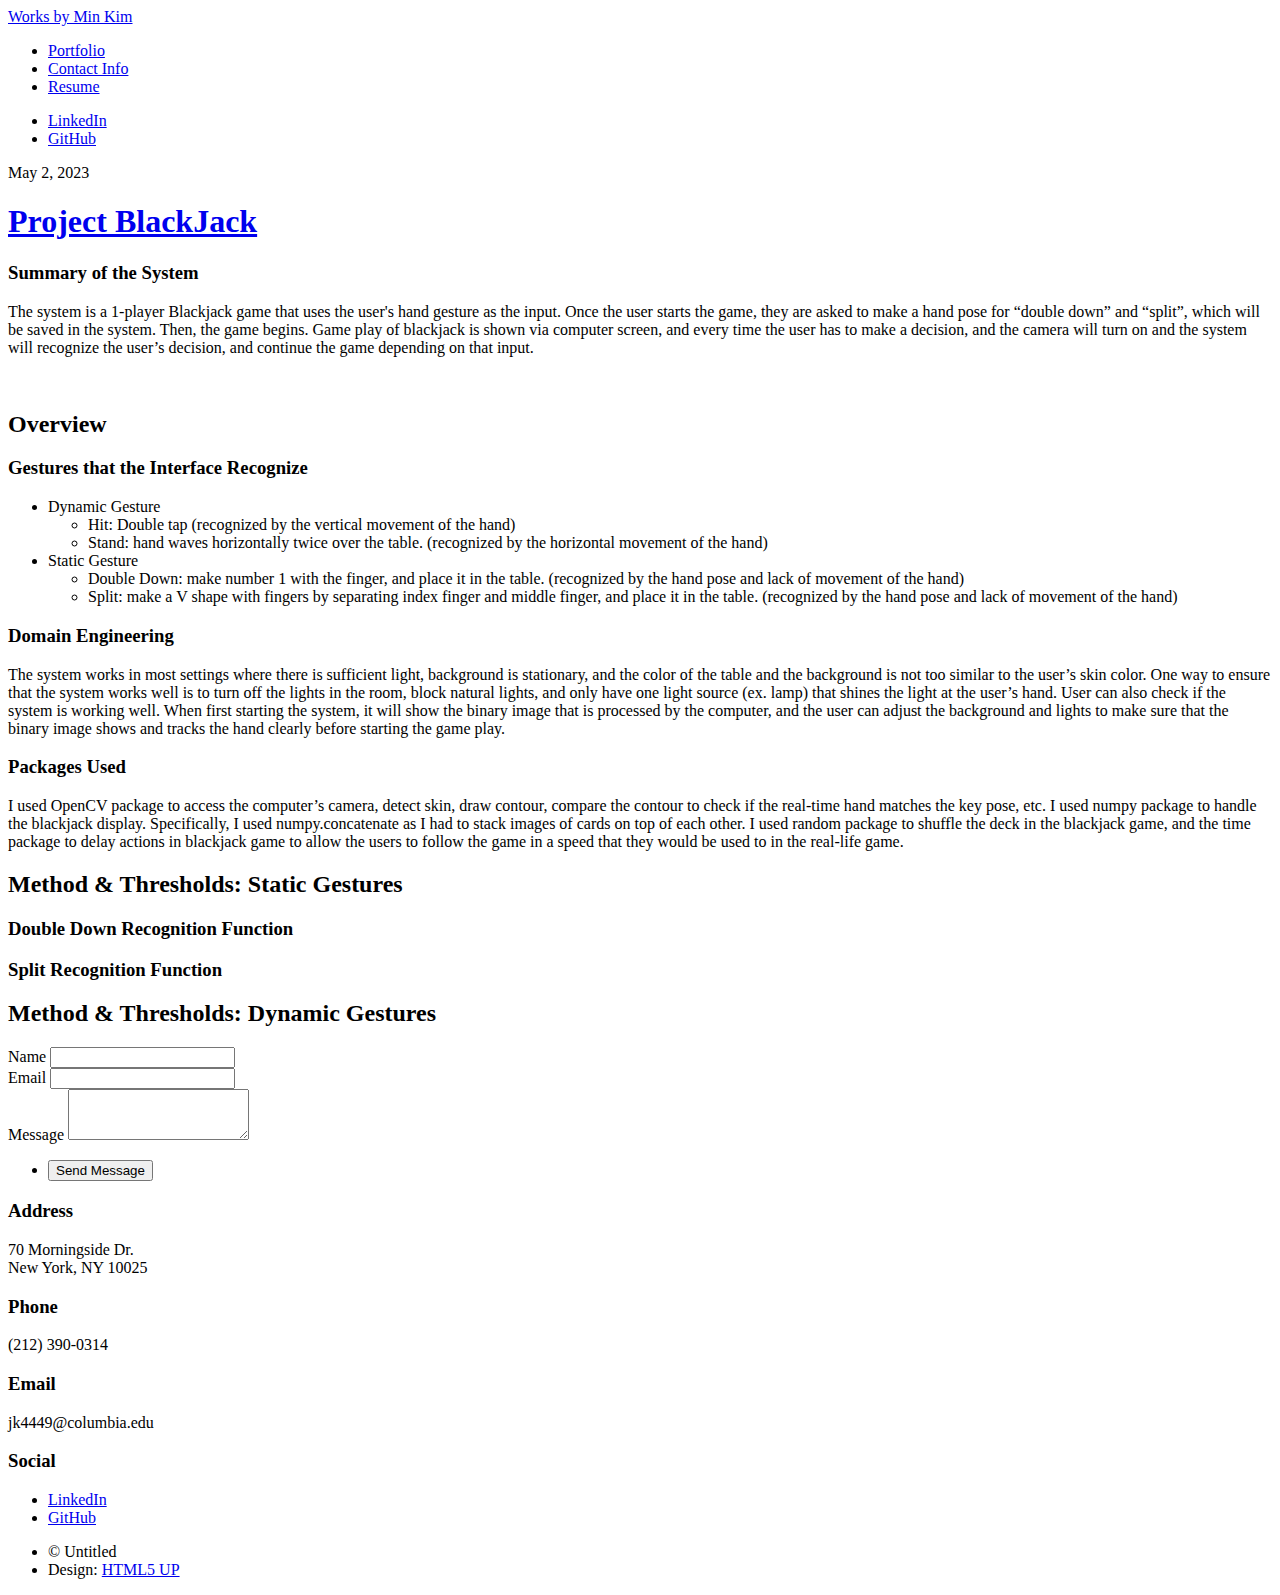
==== blackjack.html @ 0833fd9b "links to appropriate pages" ====
<!DOCTYPE HTML>
<!--
	Massively by HTML5 UP
	html5up.net | @ajlkn
	Free for personal and commercial use under the CCA 3.0 license (html5up.net/license)
-->
<html>
	<head>
		<title>BlackJack - Works by Min Kim</title>
		<meta charset="utf-8" />
		<meta name="viewport" content="width=device-width, initial-scale=1, user-scalable=no" />
		<link rel="stylesheet" href="assets/css/main.css" />
		<noscript><link rel="stylesheet" href="assets/css/noscript.css" /></noscript>
	</head>
	<body class="is-preload">

		<!-- Wrapper -->
			<div id="wrapper">

				<!-- Header -->
					<header id="header">
						<a href="index.html" class="logo">Works by Min Kim</a>
					</header>

				<!-- Nav -->
					<nav id="nav">
						<ul class="links">
							<li class="active"><a href="index.html">Portfolio</a></li>
							<li><a href="generic.html">Contact Info</a></li>
							<li><a href="elements.html">Resume</a></li>
						</ul>
						<ul class="icons">
							<li><a href="https://www.linkedin.com/in/jungmin-kim-b25992152/" class="icon brands alt fa-linkedin"><span class="label">LinkedIn</span></a></li>
							<li><a href="https://github.com/jk4449" class="icon brands alt fa-github"><span class="label">GitHub</span></a></li>
						</ul>
					</nav>

				<!-- Main -->
					<div id="main">

						<!-- Post -->
							<section class="post">
								<header class="major">
									<span class="date">May 2, 2023</span>
									<h1><a href="PDF/black_jack_report.pdf">Project BlackJack</a></h1>
									<h3>Summary of the System</h3>
									<p>The system is a 1-player Blackjack game that uses the user's hand gesture as the input. Once the user starts the game, they are asked to make a hand pose for “double down” and “split”, which will be saved in the system. Then, the game begins. Game play of blackjack is shown via computer screen, and every time the user has to make a decision, and the camera will turn on and the system will recognize the user’s decision, and continue the game depending on that input.</p>
								</header>
								<div class="image main"><img src="images/pic01.jpg" alt="" /></div>
								<h2>Overview</h2>
								<h3>Gestures that the Interface Recognize</h3>
								<ul>
									<li>Dynamic Gesture</li>
									<ul>
										<li>Hit: Double tap (recognized by the vertical movement of the hand)</li>
										<li>Stand: hand waves horizontally twice over the table. (recognized by the horizontal movement of the hand)</li>
									</ul>
									<li>Static Gesture</li>
									<ul>
										<li>Double Down: make number 1 with the finger, and place it in the table. (recognized by the hand pose and lack of movement of the hand)</li>
										<li>Split: make a V shape with fingers by separating index finger and middle finger, and place it in the table. (recognized by the hand pose and lack of movement of the hand)</li>
									</ul>
								</ul>
								<h3>Domain Engineering</h3>
								<p>The system works in most settings where there is sufficient light, background is stationary, and the color of the table and the background is not too similar to the user’s skin color. One way to ensure that the system works well is to turn off the lights in the room, block natural lights, and only have one light source (ex. lamp) that shines the light at the user’s hand. User can also check if the system is working well. When first starting the system, it will show the binary image that is processed by the computer, and the user can adjust the background and lights to make sure that the binary image shows and tracks the hand clearly before starting the game play.</p>
								<h3>Packages Used</h3>
								<p>I used OpenCV package to access the computer’s camera, detect skin, draw contour, compare the contour to check if the real-time hand matches the key pose, etc. I used numpy package to handle the blackjack display. Specifically, I used numpy.concatenate as I had to stack images of cards on top of each other. I used random package to shuffle the deck in the blackjack game, and the time package to delay actions in blackjack game to allow the users to follow the game in a speed that they would be used to in the real-life game.</p>
							
								<h2>Method & Thresholds: Static Gestures</h2>
								<h3>Double Down Recognition Function</h3>
								<h3>Split Recognition Function</h3>
								
								<h2>Method & Thresholds: Dynamic Gestures</h2>
							</section>

					</div>

				<!-- Footer -->
					<footer id="footer">
						<section>
							<form method="post" action="#">
								<div class="fields">
									<div class="field">
										<label for="name">Name</label>
										<input type="text" name="name" id="name" />
									</div>
									<div class="field">
										<label for="email">Email</label>
										<input type="text" name="email" id="email" />
									</div>
									<div class="field">
										<label for="message">Message</label>
										<textarea name="message" id="message" rows="3"></textarea>
									</div>
								</div>
								<ul class="actions">
									<li><input type="submit" value="Send Message" /></li>
								</ul>
							</form>
						</section>
						<section class="split contact">
							<section class="alt">
								<h3>Address</h3>
								<p>70 Morningside Dr.<br />
								New York, NY 10025</p>
							</section>
							<section>
								<h3>Phone</h3>
								<p>(212) 390-0314</p>
							</section>
							<section>
								<h3>Email</h3>
								<p>jk4449@columbia.edu</p>
							</section>
							<section>
								<h3>Social</h3>
								<ul class="icons alt">
									<li><a href="https://www.linkedin.com/in/jungmin-kim-b25992152/" class="icon brands alt fa-linkedin"><span class="label">LinkedIn</span></a></li>
									<li><a href="https://github.com/jk4449" class="icon brands alt fa-github"><span class="label">GitHub</span></a></li>
								</ul>
							</section>
						</section>
					</footer>

				<!-- Copyright -->
					<div id="copyright">
						<ul><li>&copy; Untitled</li><li>Design: <a href="https://html5up.net">HTML5 UP</a></li></ul>
					</div>

			</div>

		<!-- Scripts -->
			<script src="assets/js/jquery.min.js"></script>
			<script src="assets/js/jquery.scrollex.min.js"></script>
			<script src="assets/js/jquery.scrolly.min.js"></script>
			<script src="assets/js/browser.min.js"></script>
			<script src="assets/js/breakpoints.min.js"></script>
			<script src="assets/js/util.js"></script>
			<script src="assets/js/main.js"></script>

	</body>
</html>
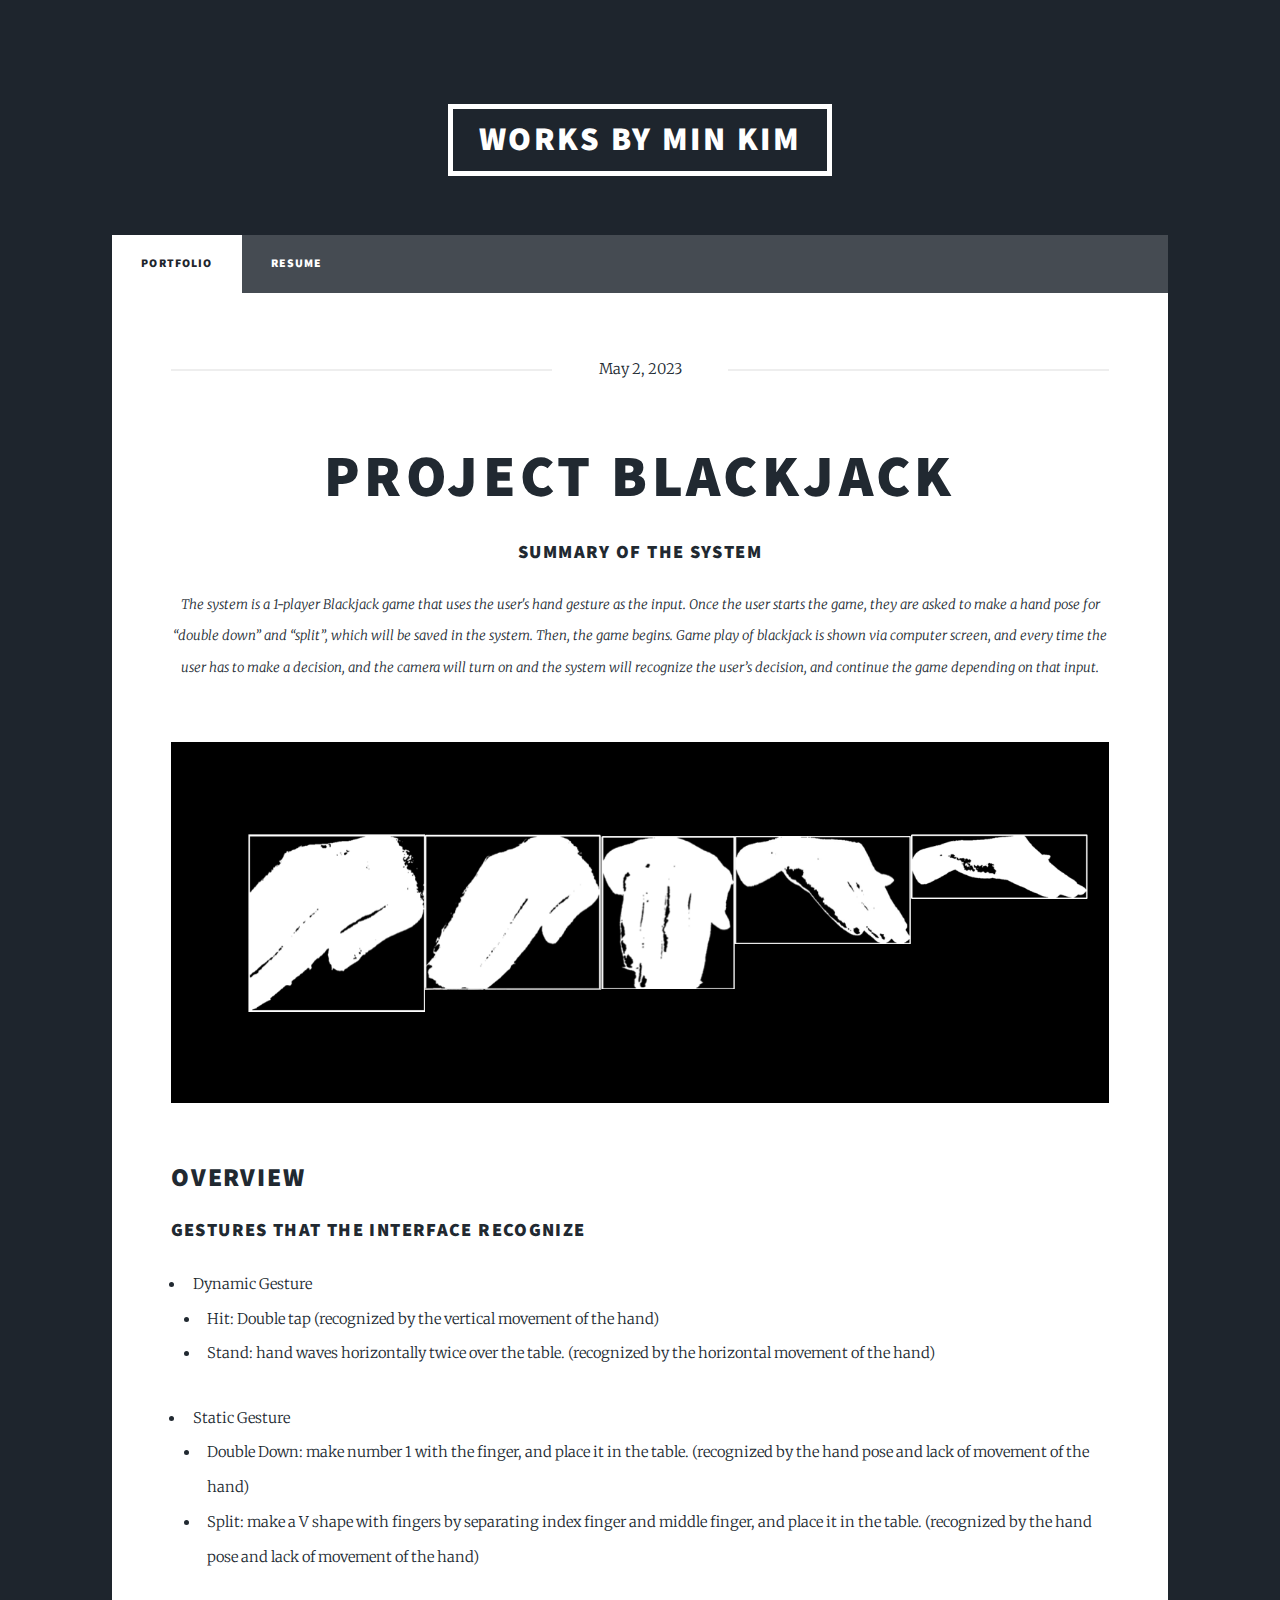
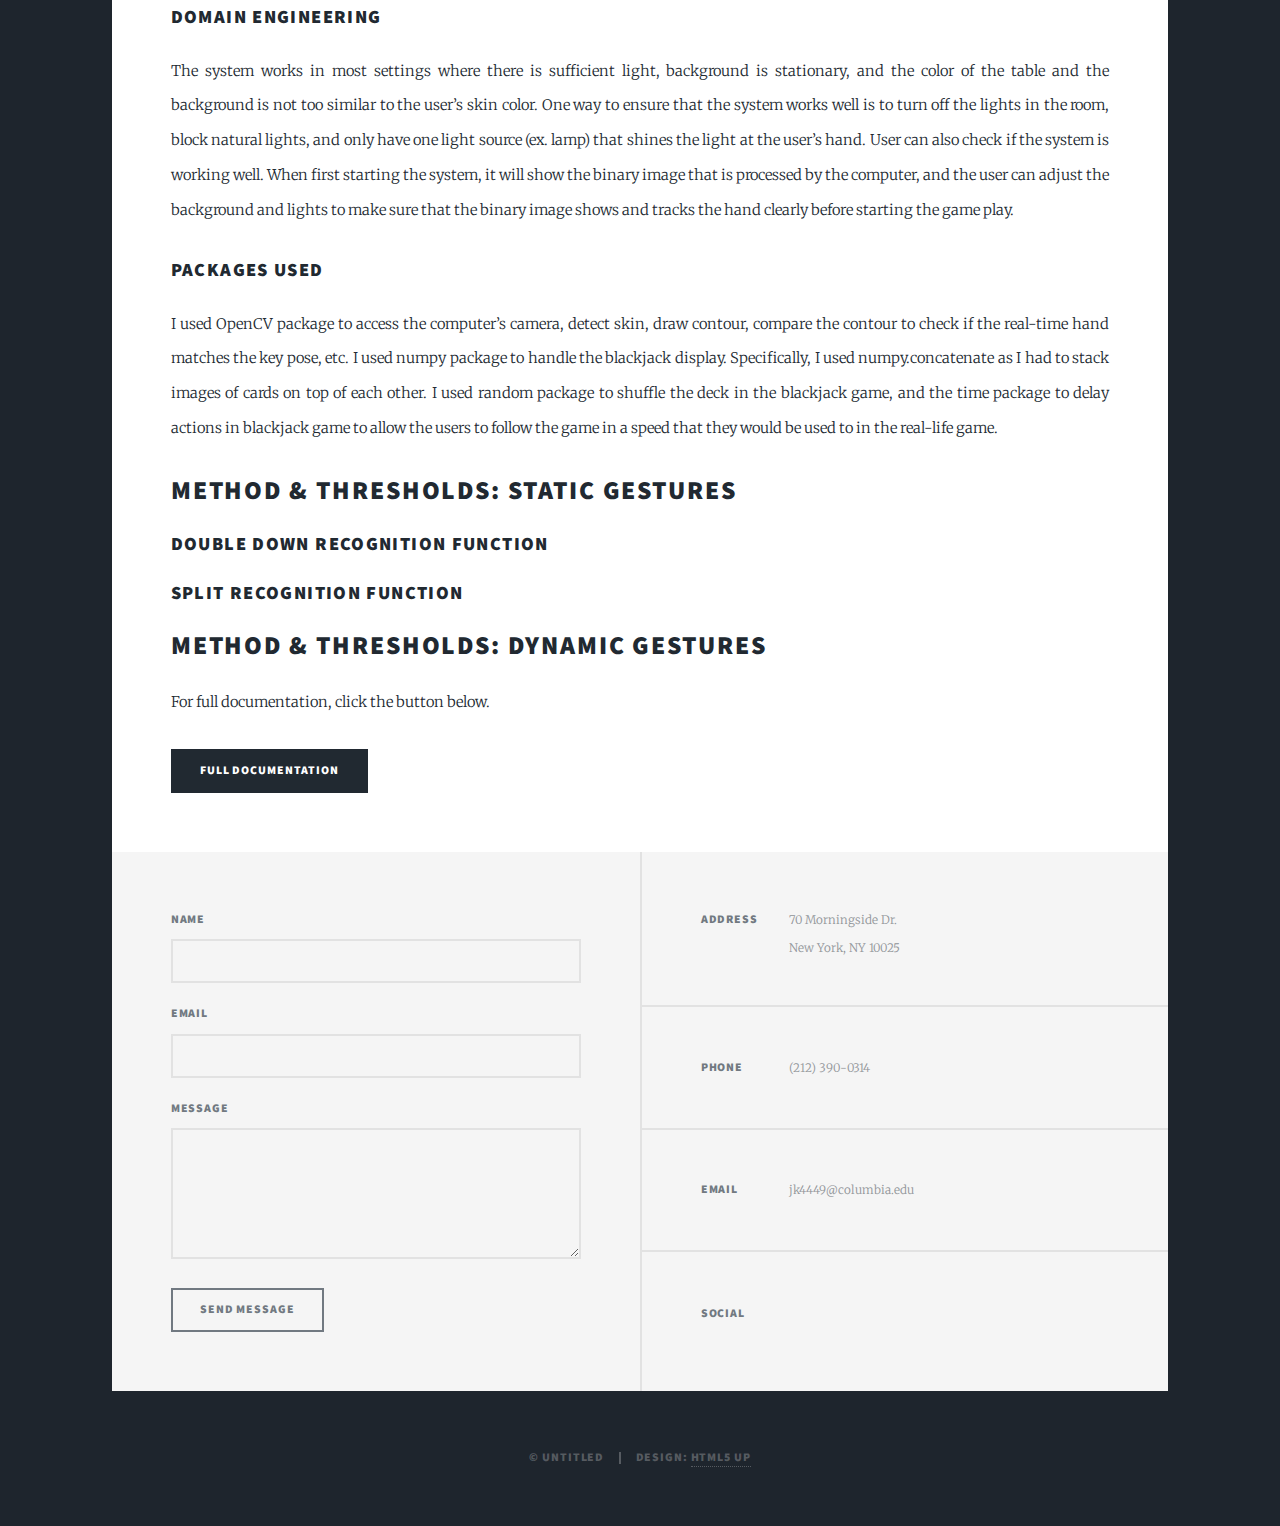
==== commit 4e2afcc6: "getting rid of the big file" ====
--- a/blackjack.html
+++ b/blackjack.html
@@ -26,8 +26,7 @@
 					<nav id="nav">
 						<ul class="links">
 							<li class="active"><a href="index.html">Portfolio</a></li>
-							<li><a href="generic.html">Contact Info</a></li>
-							<li><a href="elements.html">Resume</a></li>
+							<li><a href="resume.html">Resume</a></li>
 						</ul>
 						<ul class="icons">
 							<li><a href="https://www.linkedin.com/in/jungmin-kim-b25992152/" class="icon brands alt fa-linkedin"><span class="label">LinkedIn</span></a></li>
@@ -42,11 +41,11 @@
 							<section class="post">
 								<header class="major">
 									<span class="date">May 2, 2023</span>
-									<h1><a href="PDF/black_jack_report.pdf">Project BlackJack</a></h1>
+									<h1>Project BlackJack</h1>
 									<h3>Summary of the System</h3>
 									<p>The system is a 1-player Blackjack game that uses the user's hand gesture as the input. Once the user starts the game, they are asked to make a hand pose for “double down” and “split”, which will be saved in the system. Then, the game begins. Game play of blackjack is shown via computer screen, and every time the user has to make a decision, and the camera will turn on and the system will recognize the user’s decision, and continue the game depending on that input.</p>
 								</header>
-								<div class="image main"><img src="images/pic01.jpg" alt="" /></div>
+								<div class="image main"><img src="images/blackjack.jpg" alt="" /></div>
 								<h2>Overview</h2>
 								<h3>Gestures that the Interface Recognize</h3>
 								<ul>
@@ -71,6 +70,9 @@
 								<h3>Split Recognition Function</h3>
 								
 								<h2>Method & Thresholds: Dynamic Gestures</h2>
+								
+								<p>For full documentation, click the button below.</p>
+								<a href="PDF/black_jack_report.pdf" class="button primary">Full Documentation</a>
 							</section>
 
 					</div>
--- a/assets/css/main.css
+++ b/assets/css/main.css
@@ -0,0 +1,4692 @@
+@import url(fontawesome-all.min.css);
+@import url("https://fonts.googleapis.com/css?family=Merriweather:300,700,300italic,700italic|Source+Sans+Pro:900");
+
+/*
+	Massively by HTML5 UP
+	html5up.net | @ajlkn
+	Free for personal and commercial use under the CCA 3.0 license (html5up.net/license)
+*/
+
+html, body, div, span, applet, object,
+iframe, h1, h2, h3, h4, h5, h6, p, blockquote,
+pre, a, abbr, acronym, address, big, cite,
+code, del, dfn, em, img, ins, kbd, q, s, samp,
+small, strike, strong, sub, sup, tt, var, b,
+u, i, center, dl, dt, dd, ol, ul, li, fieldset,
+form, label, legend, table, caption, tbody,
+tfoot, thead, tr, th, td, article, aside,
+canvas, details, embed, figure, figcaption,
+footer, header, hgroup, menu, nav, output, ruby,
+section, summary, time, mark, audio {
+	margin: 0;
+	padding: 0;
+	border: 0;
+	font-size: 100%;
+	font: inherit;
+	vertical-align: baseline;}
+
+video {
+	text-align: center;}
+
+article, aside, details, figcaption, figure,
+footer, header, hgroup, menu, nav, section {
+	display: block;}
+
+body {
+	line-height: 1;
+}
+
+ol, ul {
+	list-style: none;
+}
+
+blockquote, q {
+	quotes: none;
+}
+
+	blockquote:before, blockquote:after, q:before, q:after {
+		content: '';
+		content: none;
+	}
+
+table {
+	border-collapse: collapse;
+	border-spacing: 0;
+}
+
+body {
+	-webkit-text-size-adjust: none;
+}
+
+mark {
+	background-color: transparent;
+	color: inherit;
+}
+
+input::-moz-focus-inner {
+	border: 0;
+	padding: 0;
+}
+
+input, select, textarea {
+	-moz-appearance: none;
+	-webkit-appearance: none;
+	-ms-appearance: none;
+	appearance: none;
+}
+
+/* Basic */
+
+	@-ms-viewport {
+		width: device-width;
+	}
+
+	body {
+		-ms-overflow-style: scrollbar;
+	}
+
+	@media screen and (max-width: 480px) {
+
+		html, body {
+			min-width: 320px;
+		}
+
+	}
+
+	html {
+		box-sizing: border-box;
+	}
+
+	*, *:before, *:after {
+		box-sizing: inherit;
+	}
+
+	body {
+		background-color: #1e252d;
+	}
+
+		body.is-preload *, body.is-preload *:before, body.is-preload *:after {
+			-moz-animation: none !important;
+			-webkit-animation: none !important;
+			-ms-animation: none !important;
+			animation: none !important;
+			-moz-transition: none !important;
+			-webkit-transition: none !important;
+			-ms-transition: none !important;
+			transition: none !important;
+		}
+
+/* Type */
+
+	html {
+		font-size: 16pt;
+	}
+
+		@media screen and (max-width: 1680px) {
+
+			html {
+				font-size: 12pt;
+			}
+
+		}
+
+		@media screen and (max-width: 1280px) {
+
+			html {
+				font-size: 11pt;
+			}
+
+		}
+
+		@media screen and (max-width: 360px) {
+
+			html {
+				font-size: 10pt;
+			}
+
+		}
+
+	body {
+		color: #212931;
+	}
+
+	body, input, select, textarea {
+		font-family: "Merriweather", Georgia, serif;
+		font-weight: 300;
+		font-size: 1rem;
+		line-height: 2.375;
+	}
+
+	a {
+		-moz-transition: color 0.2s ease-in-out, background-color 0.2s ease-in-out, border-color 0.2s ease-in-out, box-shadow 0.2s ease-in-out;
+		-webkit-transition: color 0.2s ease-in-out, background-color 0.2s ease-in-out, border-color 0.2s ease-in-out, box-shadow 0.2s ease-in-out;
+		-ms-transition: color 0.2s ease-in-out, background-color 0.2s ease-in-out, border-color 0.2s ease-in-out, box-shadow 0.2s ease-in-out;
+		transition: color 0.2s ease-in-out, background-color 0.2s ease-in-out, border-color 0.2s ease-in-out, box-shadow 0.2s ease-in-out;
+		border-bottom: dotted 1px;
+		text-decoration: none;
+	}
+
+		a:hover {
+			border-bottom-color: transparent;
+		}
+
+	strong, b {
+		font-weight: 600;
+	}
+
+	em, i {
+		font-style: italic;
+	}
+
+	p {
+		text-align: justify;
+		margin: 0 0 2rem 0;
+	}
+
+	h1, h2, h3, h4, h5, h6 {
+		font-family: "Source Sans Pro", Helvetica, sans-serif;
+		font-weight: 900;
+		line-height: 1.5;
+		letter-spacing: 0.075em;
+		text-transform: uppercase;
+		margin: 0 0 1rem 0;
+	}
+
+		h1 a, h2 a, h3 a, h4 a, h5 a, h6 a {
+			border-bottom: 0;
+			color: inherit;
+			text-decoration: none;
+		}
+
+	h1 {
+		font-size: 4rem;
+		line-height: 1.1;
+		margin: 0 0 2rem 0;
+	}
+
+	h2 {
+		font-size: 1.75rem;
+		line-height: 1.3;
+		margin: 0 0 1.5rem 0;
+	}
+
+	h3 {
+		font-size: 1.25rem;
+		margin: 0 0 1.5rem 0;
+	}
+
+	h4 {
+		font-size: 1rem;
+	}
+
+	h5 {
+		font-size: 0.9rem;
+	}
+
+	h6 {
+		font-size: 0.8rem;
+	}
+
+	sub {
+		font-size: 0.8rem;
+		position: relative;
+		top: 0.5rem;
+	}
+
+	sup {
+		font-size: 0.8rem;
+		position: relative;
+		top: -0.5rem;
+	}
+
+	blockquote {
+		border-left: solid 4px;
+		font-style: italic;
+		margin: 0 0 2rem 0;
+		padding: 0.5rem 0 0.5rem 2rem;
+	}
+
+	code {
+		border: solid 2px;
+		font-family: "Courier New", monospace;
+		font-size: 0.9rem;
+		margin: 0 0.25rem;
+		padding: 0.25rem 0.65rem;
+	}
+
+	pre {
+		-webkit-overflow-scrolling: touch;
+		font-family: "Courier New", monospace;
+		font-size: 0.9rem;
+		margin: 0 0 2rem 0;
+	}
+
+		pre code {
+			display: block;
+			line-height: 1.75;
+			padding: 1rem 1.5rem;
+			overflow-x: auto;
+		}
+
+	hr {
+		border: 0;
+		border-bottom: solid 2px;
+		margin: 3rem 0;
+	}
+
+		hr.major {
+			margin: 5rem 0;
+		}
+
+	.align-left {
+		text-align: left;
+	}
+
+	.align-center {
+		text-align: center;
+	}
+
+	.align-right {
+		text-align: right;
+	}
+
+	input, select, textarea {
+		color: #212931;
+	}
+
+	a {
+		color: #212931;
+		border-bottom-color: rgba(33, 41, 49, 0.5);
+	}
+
+		a:hover {
+			border-bottom-color: transparent;
+			color: #18bfef !important;
+		}
+
+	strong, b {
+		color: #212931;
+	}
+
+	h1, h2, h3, h4, h5, h6 {
+		color: #212931;
+	}
+
+	blockquote {
+		border-left-color: #eeeeee;
+	}
+
+	code {
+		background: rgba(220, 220, 220, 0.25);
+		border-color: #eeeeee;
+	}
+
+	hr {
+		border-bottom-color: #eeeeee;
+	}
+
+/* Row */
+
+	.row {
+		display: flex;
+		flex-wrap: wrap;
+		box-sizing: border-box;
+		align-items: stretch;
+	}
+
+		.row > * {
+			box-sizing: border-box;
+		}
+
+		.row.gtr-uniform > * > :last-child {
+			margin-bottom: 0;
+		}
+
+		.row.aln-left {
+			justify-content: flex-start;
+		}
+
+		.row.aln-center {
+			justify-content: center;
+		}
+
+		.row.aln-right {
+			justify-content: flex-end;
+		}
+
+		.row.aln-top {
+			align-items: flex-start;
+		}
+
+		.row.aln-middle {
+			align-items: center;
+		}
+
+		.row.aln-bottom {
+			align-items: flex-end;
+		}
+
+		.row > .imp {
+			order: -1;
+		}
+
+		.row > .col-1 {
+			width: 8.33333%;
+		}
+
+		.row > .off-1 {
+			margin-left: 8.33333%;
+		}
+
+		.row > .col-2 {
+			width: 16.66667%;
+		}
+
+		.row > .off-2 {
+			margin-left: 16.66667%;
+		}
+
+		.row > .col-3 {
+			width: 25%;
+		}
+
+		.row > .off-3 {
+			margin-left: 25%;
+		}
+
+		.row > .col-4 {
+			width: 33.33333%;
+		}
+
+		.row > .off-4 {
+			margin-left: 33.33333%;
+		}
+
+		.row > .col-5 {
+			width: 41.66667%;
+		}
+
+		.row > .off-5 {
+			margin-left: 41.66667%;
+		}
+
+		.row > .col-6 {
+			width: 50%;
+		}
+
+		.row > .off-6 {
+			margin-left: 50%;
+		}
+
+		.row > .col-7 {
+			width: 58.33333%;
+		}
+
+		.row > .off-7 {
+			margin-left: 58.33333%;
+		}
+
+		.row > .col-8 {
+			width: 66.66667%;
+		}
+
+		.row > .off-8 {
+			margin-left: 66.66667%;
+		}
+
+		.row > .col-9 {
+			width: 75%;
+		}
+
+		.row > .off-9 {
+			margin-left: 75%;
+		}
+
+		.row > .col-10 {
+			width: 83.33333%;
+		}
+
+		.row > .off-10 {
+			margin-left: 83.33333%;
+		}
+
+		.row > .col-11 {
+			width: 91.66667%;
+		}
+
+		.row > .off-11 {
+			margin-left: 91.66667%;
+		}
+
+		.row > .col-12 {
+			width: 100%;
+		}
+
+		.row > .off-12 {
+			margin-left: 100%;
+		}
+
+		.row.gtr-0 {
+			margin-top: 0;
+			margin-left: 0rem;
+		}
+
+			.row.gtr-0 > * {
+				padding: 0 0 0 0rem;
+			}
+
+			.row.gtr-0.gtr-uniform {
+				margin-top: 0rem;
+			}
+
+				.row.gtr-0.gtr-uniform > * {
+					padding-top: 0rem;
+				}
+
+		.row.gtr-25 {
+			margin-top: 0;
+			margin-left: -0.375rem;
+		}
+
+			.row.gtr-25 > * {
+				padding: 0 0 0 0.375rem;
+			}
+
+			.row.gtr-25.gtr-uniform {
+				margin-top: -0.375rem;
+			}
+
+				.row.gtr-25.gtr-uniform > * {
+					padding-top: 0.375rem;
+				}
+
+		.row.gtr-50 {
+			margin-top: 0;
+			margin-left: -0.75rem;
+		}
+
+			.row.gtr-50 > * {
+				padding: 0 0 0 0.75rem;
+			}
+
+			.row.gtr-50.gtr-uniform {
+				margin-top: -0.75rem;
+			}
+
+				.row.gtr-50.gtr-uniform > * {
+					padding-top: 0.75rem;
+				}
+
+		.row {
+			margin-top: 0;
+			margin-left: -1.5rem;
+		}
+
+			.row > * {
+				padding: 0 0 0 1.5rem;
+			}
+
+			.row.gtr-uniform {
+				margin-top: -1.5rem;
+			}
+
+				.row.gtr-uniform > * {
+					padding-top: 1.5rem;
+				}
+
+		.row.gtr-150 {
+			margin-top: 0;
+			margin-left: -2.25rem;
+		}
+
+			.row.gtr-150 > * {
+				padding: 0 0 0 2.25rem;
+			}
+
+			.row.gtr-150.gtr-uniform {
+				margin-top: -2.25rem;
+			}
+
+				.row.gtr-150.gtr-uniform > * {
+					padding-top: 2.25rem;
+				}
+
+		.row.gtr-200 {
+			margin-top: 0;
+			margin-left: -3rem;
+		}
+
+			.row.gtr-200 > * {
+				padding: 0 0 0 3rem;
+			}
+
+			.row.gtr-200.gtr-uniform {
+				margin-top: -3rem;
+			}
+
+				.row.gtr-200.gtr-uniform > * {
+					padding-top: 3rem;
+				}
+
+		@media screen and (max-width: 1680px) {
+
+			.row {
+				display: flex;
+				flex-wrap: wrap;
+				box-sizing: border-box;
+				align-items: stretch;
+			}
+
+				.row > * {
+					box-sizing: border-box;
+				}
+
+				.row.gtr-uniform > * > :last-child {
+					margin-bottom: 0;
+				}
+
+				.row.aln-left {
+					justify-content: flex-start;
+				}
+
+				.row.aln-center {
+					justify-content: center;
+				}
+
+				.row.aln-right {
+					justify-content: flex-end;
+				}
+
+				.row.aln-top {
+					align-items: flex-start;
+				}
+
+				.row.aln-middle {
+					align-items: center;
+				}
+
+				.row.aln-bottom {
+					align-items: flex-end;
+				}
+
+				.row > .imp-xlarge {
+					order: -1;
+				}
+
+				.row > .col-1-xlarge {
+					width: 8.33333%;
+				}
+
+				.row > .off-1-xlarge {
+					margin-left: 8.33333%;
+				}
+
+				.row > .col-2-xlarge {
+					width: 16.66667%;
+				}
+
+				.row > .off-2-xlarge {
+					margin-left: 16.66667%;
+				}
+
+				.row > .col-3-xlarge {
+					width: 25%;
+				}
+
+				.row > .off-3-xlarge {
+					margin-left: 25%;
+				}
+
+				.row > .col-4-xlarge {
+					width: 33.33333%;
+				}
+
+				.row > .off-4-xlarge {
+					margin-left: 33.33333%;
+				}
+
+				.row > .col-5-xlarge {
+					width: 41.66667%;
+				}
+
+				.row > .off-5-xlarge {
+					margin-left: 41.66667%;
+				}
+
+				.row > .col-6-xlarge {
+					width: 50%;
+				}
+
+				.row > .off-6-xlarge {
+					margin-left: 50%;
+				}
+
+				.row > .col-7-xlarge {
+					width: 58.33333%;
+				}
+
+				.row > .off-7-xlarge {
+					margin-left: 58.33333%;
+				}
+
+				.row > .col-8-xlarge {
+					width: 66.66667%;
+				}
+
+				.row > .off-8-xlarge {
+					margin-left: 66.66667%;
+				}
+
+				.row > .col-9-xlarge {
+					width: 75%;
+				}
+
+				.row > .off-9-xlarge {
+					margin-left: 75%;
+				}
+
+				.row > .col-10-xlarge {
+					width: 83.33333%;
+				}
+
+				.row > .off-10-xlarge {
+					margin-left: 83.33333%;
+				}
+
+				.row > .col-11-xlarge {
+					width: 91.66667%;
+				}
+
+				.row > .off-11-xlarge {
+					margin-left: 91.66667%;
+				}
+
+				.row > .col-12-xlarge {
+					width: 100%;
+				}
+
+				.row > .off-12-xlarge {
+					margin-left: 100%;
+				}
+
+				.row.gtr-0 {
+					margin-top: 0;
+					margin-left: 0rem;
+				}
+
+					.row.gtr-0 > * {
+						padding: 0 0 0 0rem;
+					}
+
+					.row.gtr-0.gtr-uniform {
+						margin-top: 0rem;
+					}
+
+						.row.gtr-0.gtr-uniform > * {
+							padding-top: 0rem;
+						}
+
+				.row.gtr-25 {
+					margin-top: 0;
+					margin-left: -0.375rem;
+				}
+
+					.row.gtr-25 > * {
+						padding: 0 0 0 0.375rem;
+					}
+
+					.row.gtr-25.gtr-uniform {
+						margin-top: -0.375rem;
+					}
+
+						.row.gtr-25.gtr-uniform > * {
+							padding-top: 0.375rem;
+						}
+
+				.row.gtr-50 {
+					margin-top: 0;
+					margin-left: -0.75rem;
+				}
+
+					.row.gtr-50 > * {
+						padding: 0 0 0 0.75rem;
+					}
+
+					.row.gtr-50.gtr-uniform {
+						margin-top: -0.75rem;
+					}
+
+						.row.gtr-50.gtr-uniform > * {
+							padding-top: 0.75rem;
+						}
+
+				.row {
+					margin-top: 0;
+					margin-left: -1.5rem;
+				}
+
+					.row > * {
+						padding: 0 0 0 1.5rem;
+					}
+
+					.row.gtr-uniform {
+						margin-top: -1.5rem;
+					}
+
+						.row.gtr-uniform > * {
+							padding-top: 1.5rem;
+						}
+
+				.row.gtr-150 {
+					margin-top: 0;
+					margin-left: -2.25rem;
+				}
+
+					.row.gtr-150 > * {
+						padding: 0 0 0 2.25rem;
+					}
+
+					.row.gtr-150.gtr-uniform {
+						margin-top: -2.25rem;
+					}
+
+						.row.gtr-150.gtr-uniform > * {
+							padding-top: 2.25rem;
+						}
+
+				.row.gtr-200 {
+					margin-top: 0;
+					margin-left: -3rem;
+				}
+
+					.row.gtr-200 > * {
+						padding: 0 0 0 3rem;
+					}
+
+					.row.gtr-200.gtr-uniform {
+						margin-top: -3rem;
+					}
+
+						.row.gtr-200.gtr-uniform > * {
+							padding-top: 3rem;
+						}
+
+		}
+
+		@media screen and (max-width: 1280px) {
+
+			.row {
+				display: flex;
+				flex-wrap: wrap;
+				box-sizing: border-box;
+				align-items: stretch;
+			}
+
+				.row > * {
+					box-sizing: border-box;
+				}
+
+				.row.gtr-uniform > * > :last-child {
+					margin-bottom: 0;
+				}
+
+				.row.aln-left {
+					justify-content: flex-start;
+				}
+
+				.row.aln-center {
+					justify-content: center;
+				}
+
+				.row.aln-right {
+					justify-content: flex-end;
+				}
+
+				.row.aln-top {
+					align-items: flex-start;
+				}
+
+				.row.aln-middle {
+					align-items: center;
+				}
+
+				.row.aln-bottom {
+					align-items: flex-end;
+				}
+
+				.row > .imp-large {
+					order: -1;
+				}
+
+				.row > .col-1-large {
+					width: 8.33333%;
+				}
+
+				.row > .off-1-large {
+					margin-left: 8.33333%;
+				}
+
+				.row > .col-2-large {
+					width: 16.66667%;
+				}
+
+				.row > .off-2-large {
+					margin-left: 16.66667%;
+				}
+
+				.row > .col-3-large {
+					width: 25%;
+				}
+
+				.row > .off-3-large {
+					margin-left: 25%;
+				}
+
+				.row > .col-4-large {
+					width: 33.33333%;
+				}
+
+				.row > .off-4-large {
+					margin-left: 33.33333%;
+				}
+
+				.row > .col-5-large {
+					width: 41.66667%;
+				}
+
+				.row > .off-5-large {
+					margin-left: 41.66667%;
+				}
+
+				.row > .col-6-large {
+					width: 50%;
+				}
+
+				.row > .off-6-large {
+					margin-left: 50%;
+				}
+
+				.row > .col-7-large {
+					width: 58.33333%;
+				}
+
+				.row > .off-7-large {
+					margin-left: 58.33333%;
+				}
+
+				.row > .col-8-large {
+					width: 66.66667%;
+				}
+
+				.row > .off-8-large {
+					margin-left: 66.66667%;
+				}
+
+				.row > .col-9-large {
+					width: 75%;
+				}
+
+				.row > .off-9-large {
+					margin-left: 75%;
+				}
+
+				.row > .col-10-large {
+					width: 83.33333%;
+				}
+
+				.row > .off-10-large {
+					margin-left: 83.33333%;
+				}
+
+				.row > .col-11-large {
+					width: 91.66667%;
+				}
+
+				.row > .off-11-large {
+					margin-left: 91.66667%;
+				}
+
+				.row > .col-12-large {
+					width: 100%;
+				}
+
+				.row > .off-12-large {
+					margin-left: 100%;
+				}
+
+				.row.gtr-0 {
+					margin-top: 0;
+					margin-left: 0rem;
+				}
+
+					.row.gtr-0 > * {
+						padding: 0 0 0 0rem;
+					}
+
+					.row.gtr-0.gtr-uniform {
+						margin-top: 0rem;
+					}
+
+						.row.gtr-0.gtr-uniform > * {
+							padding-top: 0rem;
+						}
+
+				.row.gtr-25 {
+					margin-top: 0;
+					margin-left: -0.375rem;
+				}
+
+					.row.gtr-25 > * {
+						padding: 0 0 0 0.375rem;
+					}
+
+					.row.gtr-25.gtr-uniform {
+						margin-top: -0.375rem;
+					}
+
+						.row.gtr-25.gtr-uniform > * {
+							padding-top: 0.375rem;
+						}
+
+				.row.gtr-50 {
+					margin-top: 0;
+					margin-left: -0.75rem;
+				}
+
+					.row.gtr-50 > * {
+						padding: 0 0 0 0.75rem;
+					}
+
+					.row.gtr-50.gtr-uniform {
+						margin-top: -0.75rem;
+					}
+
+						.row.gtr-50.gtr-uniform > * {
+							padding-top: 0.75rem;
+						}
+
+				.row {
+					margin-top: 0;
+					margin-left: -1.5rem;
+				}
+
+					.row > * {
+						padding: 0 0 0 1.5rem;
+					}
+
+					.row.gtr-uniform {
+						margin-top: -1.5rem;
+					}
+
+						.row.gtr-uniform > * {
+							padding-top: 1.5rem;
+						}
+
+				.row.gtr-150 {
+					margin-top: 0;
+					margin-left: -2.25rem;
+				}
+
+					.row.gtr-150 > * {
+						padding: 0 0 0 2.25rem;
+					}
+
+					.row.gtr-150.gtr-uniform {
+						margin-top: -2.25rem;
+					}
+
+						.row.gtr-150.gtr-uniform > * {
+							padding-top: 2.25rem;
+						}
+
+				.row.gtr-200 {
+					margin-top: 0;
+					margin-left: -3rem;
+				}
+
+					.row.gtr-200 > * {
+						padding: 0 0 0 3rem;
+					}
+
+					.row.gtr-200.gtr-uniform {
+						margin-top: -3rem;
+					}
+
+						.row.gtr-200.gtr-uniform > * {
+							padding-top: 3rem;
+						}
+
+		}
+
+		@media screen and (max-width: 980px) {
+
+			.row {
+				display: flex;
+				flex-wrap: wrap;
+				box-sizing: border-box;
+				align-items: stretch;
+			}
+
+				.row > * {
+					box-sizing: border-box;
+				}
+
+				.row.gtr-uniform > * > :last-child {
+					margin-bottom: 0;
+				}
+
+				.row.aln-left {
+					justify-content: flex-start;
+				}
+
+				.row.aln-center {
+					justify-content: center;
+				}
+
+				.row.aln-right {
+					justify-content: flex-end;
+				}
+
+				.row.aln-top {
+					align-items: flex-start;
+				}
+
+				.row.aln-middle {
+					align-items: center;
+				}
+
+				.row.aln-bottom {
+					align-items: flex-end;
+				}
+
+				.row > .imp-medium {
+					order: -1;
+				}
+
+				.row > .col-1-medium {
+					width: 8.33333%;
+				}
+
+				.row > .off-1-medium {
+					margin-left: 8.33333%;
+				}
+
+				.row > .col-2-medium {
+					width: 16.66667%;
+				}
+
+				.row > .off-2-medium {
+					margin-left: 16.66667%;
+				}
+
+				.row > .col-3-medium {
+					width: 25%;
+				}
+
+				.row > .off-3-medium {
+					margin-left: 25%;
+				}
+
+				.row > .col-4-medium {
+					width: 33.33333%;
+				}
+
+				.row > .off-4-medium {
+					margin-left: 33.33333%;
+				}
+
+				.row > .col-5-medium {
+					width: 41.66667%;
+				}
+
+				.row > .off-5-medium {
+					margin-left: 41.66667%;
+				}
+
+				.row > .col-6-medium {
+					width: 50%;
+				}
+
+				.row > .off-6-medium {
+					margin-left: 50%;
+				}
+
+				.row > .col-7-medium {
+					width: 58.33333%;
+				}
+
+				.row > .off-7-medium {
+					margin-left: 58.33333%;
+				}
+
+				.row > .col-8-medium {
+					width: 66.66667%;
+				}
+
+				.row > .off-8-medium {
+					margin-left: 66.66667%;
+				}
+
+				.row > .col-9-medium {
+					width: 75%;
+				}
+
+				.row > .off-9-medium {
+					margin-left: 75%;
+				}
+
+				.row > .col-10-medium {
+					width: 83.33333%;
+				}
+
+				.row > .off-10-medium {
+					margin-left: 83.33333%;
+				}
+
+				.row > .col-11-medium {
+					width: 91.66667%;
+				}
+
+				.row > .off-11-medium {
+					margin-left: 91.66667%;
+				}
+
+				.row > .col-12-medium {
+					width: 100%;
+				}
+
+				.row > .off-12-medium {
+					margin-left: 100%;
+				}
+
+				.row.gtr-0 {
+					margin-top: 0;
+					margin-left: 0rem;
+				}
+
+					.row.gtr-0 > * {
+						padding: 0 0 0 0rem;
+					}
+
+					.row.gtr-0.gtr-uniform {
+						margin-top: 0rem;
+					}
+
+						.row.gtr-0.gtr-uniform > * {
+							padding-top: 0rem;
+						}
+
+				.row.gtr-25 {
+					margin-top: 0;
+					margin-left: -0.375rem;
+				}
+
+					.row.gtr-25 > * {
+						padding: 0 0 0 0.375rem;
+					}
+
+					.row.gtr-25.gtr-uniform {
+						margin-top: -0.375rem;
+					}
+
+						.row.gtr-25.gtr-uniform > * {
+							padding-top: 0.375rem;
+						}
+
+				.row.gtr-50 {
+					margin-top: 0;
+					margin-left: -0.75rem;
+				}
+
+					.row.gtr-50 > * {
+						padding: 0 0 0 0.75rem;
+					}
+
+					.row.gtr-50.gtr-uniform {
+						margin-top: -0.75rem;
+					}
+
+						.row.gtr-50.gtr-uniform > * {
+							padding-top: 0.75rem;
+						}
+
+				.row {
+					margin-top: 0;
+					margin-left: -1.5rem;
+				}
+
+					.row > * {
+						padding: 0 0 0 1.5rem;
+					}
+
+					.row.gtr-uniform {
+						margin-top: -1.5rem;
+					}
+
+						.row.gtr-uniform > * {
+							padding-top: 1.5rem;
+						}
+
+				.row.gtr-150 {
+					margin-top: 0;
+					margin-left: -2.25rem;
+				}
+
+					.row.gtr-150 > * {
+						padding: 0 0 0 2.25rem;
+					}
+
+					.row.gtr-150.gtr-uniform {
+						margin-top: -2.25rem;
+					}
+
+						.row.gtr-150.gtr-uniform > * {
+							padding-top: 2.25rem;
+						}
+
+				.row.gtr-200 {
+					margin-top: 0;
+					margin-left: -3rem;
+				}
+
+					.row.gtr-200 > * {
+						padding: 0 0 0 3rem;
+					}
+
+					.row.gtr-200.gtr-uniform {
+						margin-top: -3rem;
+					}
+
+						.row.gtr-200.gtr-uniform > * {
+							padding-top: 3rem;
+						}
+
+		}
+
+		@media screen and (max-width: 736px) {
+
+			.row {
+				display: flex;
+				flex-wrap: wrap;
+				box-sizing: border-box;
+				align-items: stretch;
+			}
+
+				.row > * {
+					box-sizing: border-box;
+				}
+
+				.row.gtr-uniform > * > :last-child {
+					margin-bottom: 0;
+				}
+
+				.row.aln-left {
+					justify-content: flex-start;
+				}
+
+				.row.aln-center {
+					justify-content: center;
+				}
+
+				.row.aln-right {
+					justify-content: flex-end;
+				}
+
+				.row.aln-top {
+					align-items: flex-start;
+				}
+
+				.row.aln-middle {
+					align-items: center;
+				}
+
+				.row.aln-bottom {
+					align-items: flex-end;
+				}
+
+				.row > .imp-small {
+					order: -1;
+				}
+
+				.row > .col-1-small {
+					width: 8.33333%;
+				}
+
+				.row > .off-1-small {
+					margin-left: 8.33333%;
+				}
+
+				.row > .col-2-small {
+					width: 16.66667%;
+				}
+
+				.row > .off-2-small {
+					margin-left: 16.66667%;
+				}
+
+				.row > .col-3-small {
+					width: 25%;
+				}
+
+				.row > .off-3-small {
+					margin-left: 25%;
+				}
+
+				.row > .col-4-small {
+					width: 33.33333%;
+				}
+
+				.row > .off-4-small {
+					margin-left: 33.33333%;
+				}
+
+				.row > .col-5-small {
+					width: 41.66667%;
+				}
+
+				.row > .off-5-small {
+					margin-left: 41.66667%;
+				}
+
+				.row > .col-6-small {
+					width: 50%;
+				}
+
+				.row > .off-6-small {
+					margin-left: 50%;
+				}
+
+				.row > .col-7-small {
+					width: 58.33333%;
+				}
+
+				.row > .off-7-small {
+					margin-left: 58.33333%;
+				}
+
+				.row > .col-8-small {
+					width: 66.66667%;
+				}
+
+				.row > .off-8-small {
+					margin-left: 66.66667%;
+				}
+
+				.row > .col-9-small {
+					width: 75%;
+				}
+
+				.row > .off-9-small {
+					margin-left: 75%;
+				}
+
+				.row > .col-10-small {
+					width: 83.33333%;
+				}
+
+				.row > .off-10-small {
+					margin-left: 83.33333%;
+				}
+
+				.row > .col-11-small {
+					width: 91.66667%;
+				}
+
+				.row > .off-11-small {
+					margin-left: 91.66667%;
+				}
+
+				.row > .col-12-small {
+					width: 100%;
+				}
+
+				.row > .off-12-small {
+					margin-left: 100%;
+				}
+
+				.row.gtr-0 {
+					margin-top: 0;
+					margin-left: 0rem;
+				}
+
+					.row.gtr-0 > * {
+						padding: 0 0 0 0rem;
+					}
+
+					.row.gtr-0.gtr-uniform {
+						margin-top: 0rem;
+					}
+
+						.row.gtr-0.gtr-uniform > * {
+							padding-top: 0rem;
+						}
+
+				.row.gtr-25 {
+					margin-top: 0;
+					margin-left: -0.375rem;
+				}
+
+					.row.gtr-25 > * {
+						padding: 0 0 0 0.375rem;
+					}
+
+					.row.gtr-25.gtr-uniform {
+						margin-top: -0.375rem;
+					}
+
+						.row.gtr-25.gtr-uniform > * {
+							padding-top: 0.375rem;
+						}
+
+				.row.gtr-50 {
+					margin-top: 0;
+					margin-left: -0.75rem;
+				}
+
+					.row.gtr-50 > * {
+						padding: 0 0 0 0.75rem;
+					}
+
+					.row.gtr-50.gtr-uniform {
+						margin-top: -0.75rem;
+					}
+
+						.row.gtr-50.gtr-uniform > * {
+							padding-top: 0.75rem;
+						}
+
+				.row {
+					margin-top: 0;
+					margin-left: -1.5rem;
+				}
+
+					.row > * {
+						padding: 0 0 0 1.5rem;
+					}
+
+					.row.gtr-uniform {
+						margin-top: -1.5rem;
+					}
+
+						.row.gtr-uniform > * {
+							padding-top: 1.5rem;
+						}
+
+				.row.gtr-150 {
+					margin-top: 0;
+					margin-left: -2.25rem;
+				}
+
+					.row.gtr-150 > * {
+						padding: 0 0 0 2.25rem;
+					}
+
+					.row.gtr-150.gtr-uniform {
+						margin-top: -2.25rem;
+					}
+
+						.row.gtr-150.gtr-uniform > * {
+							padding-top: 2.25rem;
+						}
+
+				.row.gtr-200 {
+					margin-top: 0;
+					margin-left: -3rem;
+				}
+
+					.row.gtr-200 > * {
+						padding: 0 0 0 3rem;
+					}
+
+					.row.gtr-200.gtr-uniform {
+						margin-top: -3rem;
+					}
+
+						.row.gtr-200.gtr-uniform > * {
+							padding-top: 3rem;
+						}
+
+		}
+
+		@media screen and (max-width: 480px) {
+
+			.row {
+				display: flex;
+				flex-wrap: wrap;
+				box-sizing: border-box;
+				align-items: stretch;
+			}
+
+				.row > * {
+					box-sizing: border-box;
+				}
+
+				.row.gtr-uniform > * > :last-child {
+					margin-bottom: 0;
+				}
+
+				.row.aln-left {
+					justify-content: flex-start;
+				}
+
+				.row.aln-center {
+					justify-content: center;
+				}
+
+				.row.aln-right {
+					justify-content: flex-end;
+				}
+
+				.row.aln-top {
+					align-items: flex-start;
+				}
+
+				.row.aln-middle {
+					align-items: center;
+				}
+
+				.row.aln-bottom {
+					align-items: flex-end;
+				}
+
+				.row > .imp-xsmall {
+					order: -1;
+				}
+
+				.row > .col-1-xsmall {
+					width: 8.33333%;
+				}
+
+				.row > .off-1-xsmall {
+					margin-left: 8.33333%;
+				}
+
+				.row > .col-2-xsmall {
+					width: 16.66667%;
+				}
+
+				.row > .off-2-xsmall {
+					margin-left: 16.66667%;
+				}
+
+				.row > .col-3-xsmall {
+					width: 25%;
+				}
+
+				.row > .off-3-xsmall {
+					margin-left: 25%;
+				}
+
+				.row > .col-4-xsmall {
+					width: 33.33333%;
+				}
+
+				.row > .off-4-xsmall {
+					margin-left: 33.33333%;
+				}
+
+				.row > .col-5-xsmall {
+					width: 41.66667%;
+				}
+
+				.row > .off-5-xsmall {
+					margin-left: 41.66667%;
+				}
+
+				.row > .col-6-xsmall {
+					width: 50%;
+				}
+
+				.row > .off-6-xsmall {
+					margin-left: 50%;
+				}
+
+				.row > .col-7-xsmall {
+					width: 58.33333%;
+				}
+
+				.row > .off-7-xsmall {
+					margin-left: 58.33333%;
+				}
+
+				.row > .col-8-xsmall {
+					width: 66.66667%;
+				}
+
+				.row > .off-8-xsmall {
+					margin-left: 66.66667%;
+				}
+
+				.row > .col-9-xsmall {
+					width: 75%;
+				}
+
+				.row > .off-9-xsmall {
+					margin-left: 75%;
+				}
+
+				.row > .col-10-xsmall {
+					width: 83.33333%;
+				}
+
+				.row > .off-10-xsmall {
+					margin-left: 83.33333%;
+				}
+
+				.row > .col-11-xsmall {
+					width: 91.66667%;
+				}
+
+				.row > .off-11-xsmall {
+					margin-left: 91.66667%;
+				}
+
+				.row > .col-12-xsmall {
+					width: 100%;
+				}
+
+				.row > .off-12-xsmall {
+					margin-left: 100%;
+				}
+
+				.row.gtr-0 {
+					margin-top: 0;
+					margin-left: 0rem;
+				}
+
+					.row.gtr-0 > * {
+						padding: 0 0 0 0rem;
+					}
+
+					.row.gtr-0.gtr-uniform {
+						margin-top: 0rem;
+					}
+
+						.row.gtr-0.gtr-uniform > * {
+							padding-top: 0rem;
+						}
+
+				.row.gtr-25 {
+					margin-top: 0;
+					margin-left: -0.375rem;
+				}
+
+					.row.gtr-25 > * {
+						padding: 0 0 0 0.375rem;
+					}
+
+					.row.gtr-25.gtr-uniform {
+						margin-top: -0.375rem;
+					}
+
+						.row.gtr-25.gtr-uniform > * {
+							padding-top: 0.375rem;
+						}
+
+				.row.gtr-50 {
+					margin-top: 0;
+					margin-left: -0.75rem;
+				}
+
+					.row.gtr-50 > * {
+						padding: 0 0 0 0.75rem;
+					}
+
+					.row.gtr-50.gtr-uniform {
+						margin-top: -0.75rem;
+					}
+
+						.row.gtr-50.gtr-uniform > * {
+							padding-top: 0.75rem;
+						}
+
+				.row {
+					margin-top: 0;
+					margin-left: -1.5rem;
+				}
+
+					.row > * {
+						padding: 0 0 0 1.5rem;
+					}
+
+					.row.gtr-uniform {
+						margin-top: -1.5rem;
+					}
+
+						.row.gtr-uniform > * {
+							padding-top: 1.5rem;
+						}
+
+				.row.gtr-150 {
+					margin-top: 0;
+					margin-left: -2.25rem;
+				}
+
+					.row.gtr-150 > * {
+						padding: 0 0 0 2.25rem;
+					}
+
+					.row.gtr-150.gtr-uniform {
+						margin-top: -2.25rem;
+					}
+
+						.row.gtr-150.gtr-uniform > * {
+							padding-top: 2.25rem;
+						}
+
+				.row.gtr-200 {
+					margin-top: 0;
+					margin-left: -3rem;
+				}
+
+					.row.gtr-200 > * {
+						padding: 0 0 0 3rem;
+					}
+
+					.row.gtr-200.gtr-uniform {
+						margin-top: -3rem;
+					}
+
+						.row.gtr-200.gtr-uniform > * {
+							padding-top: 3rem;
+						}
+
+		}
+
+		@media screen and (max-width: 360px) {
+
+			.row {
+				display: flex;
+				flex-wrap: wrap;
+				box-sizing: border-box;
+				align-items: stretch;
+			}
+
+				.row > * {
+					box-sizing: border-box;
+				}
+
+				.row.gtr-uniform > * > :last-child {
+					margin-bottom: 0;
+				}
+
+				.row.aln-left {
+					justify-content: flex-start;
+				}
+
+				.row.aln-center {
+					justify-content: center;
+				}
+
+				.row.aln-right {
+					justify-content: flex-end;
+				}
+
+				.row.aln-top {
+					align-items: flex-start;
+				}
+
+				.row.aln-middle {
+					align-items: center;
+				}
+
+				.row.aln-bottom {
+					align-items: flex-end;
+				}
+
+				.row > .imp-xxsmall {
+					order: -1;
+				}
+
+				.row > .col-1-xxsmall {
+					width: 8.33333%;
+				}
+
+				.row > .off-1-xxsmall {
+					margin-left: 8.33333%;
+				}
+
+				.row > .col-2-xxsmall {
+					width: 16.66667%;
+				}
+
+				.row > .off-2-xxsmall {
+					margin-left: 16.66667%;
+				}
+
+				.row > .col-3-xxsmall {
+					width: 25%;
+				}
+
+				.row > .off-3-xxsmall {
+					margin-left: 25%;
+				}
+
+				.row > .col-4-xxsmall {
+					width: 33.33333%;
+				}
+
+				.row > .off-4-xxsmall {
+					margin-left: 33.33333%;
+				}
+
+				.row > .col-5-xxsmall {
+					width: 41.66667%;
+				}
+
+				.row > .off-5-xxsmall {
+					margin-left: 41.66667%;
+				}
+
+				.row > .col-6-xxsmall {
+					width: 50%;
+				}
+
+				.row > .off-6-xxsmall {
+					margin-left: 50%;
+				}
+
+				.row > .col-7-xxsmall {
+					width: 58.33333%;
+				}
+
+				.row > .off-7-xxsmall {
+					margin-left: 58.33333%;
+				}
+
+				.row > .col-8-xxsmall {
+					width: 66.66667%;
+				}
+
+				.row > .off-8-xxsmall {
+					margin-left: 66.66667%;
+				}
+
+				.row > .col-9-xxsmall {
+					width: 75%;
+				}
+
+				.row > .off-9-xxsmall {
+					margin-left: 75%;
+				}
+
+				.row > .col-10-xxsmall {
+					width: 83.33333%;
+				}
+
+				.row > .off-10-xxsmall {
+					margin-left: 83.33333%;
+				}
+
+				.row > .col-11-xxsmall {
+					width: 91.66667%;
+				}
+
+				.row > .off-11-xxsmall {
+					margin-left: 91.66667%;
+				}
+
+				.row > .col-12-xxsmall {
+					width: 100%;
+				}
+
+				.row > .off-12-xxsmall {
+					margin-left: 100%;
+				}
+
+				.row.gtr-0 {
+					margin-top: 0;
+					margin-left: 0rem;
+				}
+
+					.row.gtr-0 > * {
+						padding: 0 0 0 0rem;
+					}
+
+					.row.gtr-0.gtr-uniform {
+						margin-top: 0rem;
+					}
+
+						.row.gtr-0.gtr-uniform > * {
+							padding-top: 0rem;
+						}
+
+				.row.gtr-25 {
+					margin-top: 0;
+					margin-left: -0.375rem;
+				}
+
+					.row.gtr-25 > * {
+						padding: 0 0 0 0.375rem;
+					}
+
+					.row.gtr-25.gtr-uniform {
+						margin-top: -0.375rem;
+					}
+
+						.row.gtr-25.gtr-uniform > * {
+							padding-top: 0.375rem;
+						}
+
+				.row.gtr-50 {
+					margin-top: 0;
+					margin-left: -0.75rem;
+				}
+
+					.row.gtr-50 > * {
+						padding: 0 0 0 0.75rem;
+					}
+
+					.row.gtr-50.gtr-uniform {
+						margin-top: -0.75rem;
+					}
+
+						.row.gtr-50.gtr-uniform > * {
+							padding-top: 0.75rem;
+						}
+
+				.row {
+					margin-top: 0;
+					margin-left: -1.5rem;
+				}
+
+					.row > * {
+						padding: 0 0 0 1.5rem;
+					}
+
+					.row.gtr-uniform {
+						margin-top: -1.5rem;
+					}
+
+						.row.gtr-uniform > * {
+							padding-top: 1.5rem;
+						}
+
+				.row.gtr-150 {
+					margin-top: 0;
+					margin-left: -2.25rem;
+				}
+
+					.row.gtr-150 > * {
+						padding: 0 0 0 2.25rem;
+					}
+
+					.row.gtr-150.gtr-uniform {
+						margin-top: -2.25rem;
+					}
+
+						.row.gtr-150.gtr-uniform > * {
+							padding-top: 2.25rem;
+						}
+
+				.row.gtr-200 {
+					margin-top: 0;
+					margin-left: -3rem;
+				}
+
+					.row.gtr-200 > * {
+						padding: 0 0 0 3rem;
+					}
+
+					.row.gtr-200.gtr-uniform {
+						margin-top: -3rem;
+					}
+
+						.row.gtr-200.gtr-uniform > * {
+							padding-top: 3rem;
+						}
+
+		}
+
+/* Box */
+
+	.box {
+		border: solid 2px;
+		margin-bottom: 2rem;
+		padding: 1.5rem;
+	}
+
+		.box > :last-child,
+		.box > :last-child > :last-child,
+		.box > :last-child > :last-child > :last-child {
+			margin-bottom: 0;
+		}
+
+		.box.alt {
+			border: 0;
+			border-radius: 0;
+			padding: 0;
+		}
+
+	.box {
+		border-color: #eeeeee;
+	}
+
+/* Button */
+
+	input[type="submit"],
+	input[type="reset"],
+	input[type="button"],
+	button,
+	.button {
+		-moz-appearance: none;
+		-webkit-appearance: none;
+		-ms-appearance: none;
+		appearance: none;
+		-moz-transition: background-color 0.2s ease-in-out, box-shadow 0.2s ease-in-out, color 0.2s ease-in-out;
+		-webkit-transition: background-color 0.2s ease-in-out, box-shadow 0.2s ease-in-out, color 0.2s ease-in-out;
+		-ms-transition: background-color 0.2s ease-in-out, box-shadow 0.2s ease-in-out, color 0.2s ease-in-out;
+		transition: background-color 0.2s ease-in-out, box-shadow 0.2s ease-in-out, color 0.2s ease-in-out;
+		border: 0;
+		border-radius: 0;
+		cursor: pointer;
+		display: inline-block;
+		font-family: "Source Sans Pro", Helvetica, sans-serif;
+		font-size: 0.8rem;
+		font-weight: 900;
+		letter-spacing: 0.075em;
+		height: 3rem;
+		line-height: 3rem;
+		padding: 0 2rem;
+		text-align: center;
+		text-decoration: none;
+		text-transform: uppercase;
+		white-space: nowrap;
+	}
+
+		input[type="submit"].icon:before,
+		input[type="reset"].icon:before,
+		input[type="button"].icon:before,
+		button.icon:before,
+		.button.icon:before {
+			margin-right: 0.5rem;
+		}
+
+		input[type="submit"].icon.solo,
+		input[type="reset"].icon.solo,
+		input[type="button"].icon.solo,
+		button.icon.solo,
+		.button.icon.solo {
+			position: relative;
+			width: 4rem;
+			height: 4rem;
+			line-height: 4rem;
+			border-radius: 4rem;
+			text-indent: 4rem;
+			overflow: hidden;
+			padding: 0;
+			white-space: nowrap;
+		}
+
+			input[type="submit"].icon.solo:before,
+			input[type="reset"].icon.solo:before,
+			input[type="button"].icon.solo:before,
+			button.icon.solo:before,
+			.button.icon.solo:before {
+				position: absolute;
+				display: block;
+				top: 0;
+				left: 0;
+				width: inherit;
+				height: inherit;
+				line-height: inherit;
+				font-size: 1.25rem;
+				margin-right: 0;
+				text-align: center;
+				text-indent: 0;
+			}
+
+		input[type="submit"].fit,
+		input[type="reset"].fit,
+		input[type="button"].fit,
+		button.fit,
+		.button.fit {
+			width: 100%;
+		}
+
+		input[type="submit"].small,
+		input[type="reset"].small,
+		input[type="button"].small,
+		button.small,
+		.button.small {
+			font-size: 0.7rem;
+			height: 2.5rem;
+			line-height: 2.5rem;
+			padding: 0 1.5rem;
+		}
+
+		input[type="submit"].large,
+		input[type="reset"].large,
+		input[type="button"].large,
+		button.large,
+		.button.large {
+			font-size: 0.9rem;
+			height: 3.5rem;
+			line-height: 3.5rem;
+			padding: 0 2.75rem;
+		}
+
+		@media screen and (max-width: 980px) {
+
+			input[type="submit"],
+			input[type="reset"],
+			input[type="button"],
+			button,
+			.button {
+				font-size: 0.9rem;
+				height: 3.25rem;
+				line-height: 3.25rem;
+			}
+
+				input[type="submit"].large,
+				input[type="reset"].large,
+				input[type="button"].large,
+				button.large,
+				.button.large {
+					font-size: 1rem;
+					height: 3.75rem;
+					line-height: 3.75rem;
+				}
+
+		}
+
+		input[type="submit"].disabled, input[type="submit"]:disabled,
+		input[type="reset"].disabled,
+		input[type="reset"]:disabled,
+		input[type="button"].disabled,
+		input[type="button"]:disabled,
+		button.disabled,
+		button:disabled,
+		.button.disabled,
+		.button:disabled {
+			pointer-events: none;
+			opacity: 0.25;
+		}
+
+	input[type="submit"],
+	input[type="reset"],
+	input[type="button"],
+	button,
+	.button {
+		background-color: transparent;
+		box-shadow: inset 0 0 0 2px #212931;
+		color: #212931 !important;
+	}
+
+		input[type="submit"]:hover,
+		input[type="reset"]:hover,
+		input[type="button"]:hover,
+		button:hover,
+		.button:hover {
+			box-shadow: inset 0 0 0 2px #18bfef;
+			color: #18bfef !important;
+		}
+
+		input[type="submit"].primary,
+		input[type="reset"].primary,
+		input[type="button"].primary,
+		button.primary,
+		.button.primary {
+			background-color: #212931;
+			box-shadow: none;
+			color: #ffffff !important;
+		}
+
+			input[type="submit"].primary:hover,
+			input[type="reset"].primary:hover,
+			input[type="button"].primary:hover,
+			button.primary:hover,
+			.button.primary:hover {
+				background-color: #18bfef;
+			}
+
+/* Form */
+
+	form {
+		margin: 0 0 2rem 0;
+	}
+
+		form > :last-child {
+			margin-bottom: 0;
+		}
+
+		form > .fields {
+			display: -moz-flex;
+			display: -webkit-flex;
+			display: -ms-flex;
+			display: flex;
+			-moz-flex-wrap: wrap;
+			-webkit-flex-wrap: wrap;
+			-ms-flex-wrap: wrap;
+			flex-wrap: wrap;
+			width: calc(100% + 3rem);
+			margin: -1.5rem 0 2rem -1.5rem;
+		}
+
+			form > .fields > .field {
+				-moz-flex-grow: 0;
+				-webkit-flex-grow: 0;
+				-ms-flex-grow: 0;
+				flex-grow: 0;
+				-moz-flex-shrink: 0;
+				-webkit-flex-shrink: 0;
+				-ms-flex-shrink: 0;
+				flex-shrink: 0;
+				padding: 1.5rem 0 0 1.5rem;
+				width: calc(100% - 1.5rem);
+			}
+
+				form > .fields > .field.half {
+					width: calc(50% - 0.75rem);
+				}
+
+				form > .fields > .field.third {
+					width: calc(100%/3 - 0.5rem);
+				}
+
+				form > .fields > .field.quarter {
+					width: calc(25% - 0.375rem);
+				}
+
+		@media screen and (max-width: 480px) {
+
+			form > .fields {
+				width: calc(100% + 3rem);
+				margin: -1.5rem 0 2rem -1.5rem;
+			}
+
+				form > .fields > .field {
+					padding: 1.5rem 0 0 1.5rem;
+					width: calc(100% - 1.5rem);
+				}
+
+					form > .fields > .field.half {
+						width: calc(100% - 1.5rem);
+					}
+
+					form > .fields > .field.third {
+						width: calc(100% - 1.5rem);
+					}
+
+					form > .fields > .field.quarter {
+						width: calc(100% - 1.5rem);
+					}
+
+		}
+
+	label {
+		display: block;
+		font-family: "Source Sans Pro", Helvetica, sans-serif;
+		font-weight: 900;
+		line-height: 1.5;
+		letter-spacing: 0.075em;
+		font-size: 0.8rem;
+		text-transform: uppercase;
+		margin: 0 0 0.75rem 0;
+	}
+
+		@media screen and (max-width: 980px) {
+
+			label {
+				font-size: 0.9rem;
+			}
+
+		}
+
+	input[type="text"],
+	input[type="password"],
+	input[type="email"],
+	select,
+	textarea {
+		-moz-appearance: none;
+		-webkit-appearance: none;
+		-ms-appearance: none;
+		appearance: none;
+		background: transparent;
+		border-radius: 0;
+		border: solid 2px;
+		color: inherit;
+		display: block;
+		outline: 0;
+		padding: 0 1rem;
+		text-decoration: none;
+		width: 100%;
+	}
+
+		input[type="text"]:invalid,
+		input[type="password"]:invalid,
+		input[type="email"]:invalid,
+		select:invalid,
+		textarea:invalid {
+			box-shadow: none;
+		}
+
+	select {
+		background-size: 1.25rem;
+		background-repeat: no-repeat;
+		background-position: calc(100% - 1rem) center;
+		height: 3rem;
+		padding-right: 3rem;
+		text-overflow: ellipsis;
+	}
+
+		select:focus::-ms-value {
+			background-color: transparent;
+		}
+
+		select::-ms-expand {
+			display: none;
+		}
+
+	input[type="text"],
+	input[type="password"],
+	input[type="email"],
+	select {
+		height: 3rem;
+	}
+
+	textarea {
+		padding: 0.75rem 1rem;
+	}
+
+	input[type="checkbox"],
+	input[type="radio"] {
+		-moz-appearance: none;
+		-webkit-appearance: none;
+		-ms-appearance: none;
+		appearance: none;
+		display: block;
+		float: left;
+		margin-right: -2rem;
+		opacity: 0;
+		width: 1rem;
+		z-index: -1;
+	}
+
+		input[type="checkbox"] + label,
+		input[type="radio"] + label {
+			text-decoration: none;
+			cursor: pointer;
+			display: inline-block;
+			font-size: 1rem;
+			letter-spacing: 0;
+			font-family: "Merriweather", Georgia, serif;
+			text-transform: none;
+			font-weight: 300;
+			padding-left: 2.8rem;
+			padding-right: 1rem;
+			position: relative;
+		}
+
+			input[type="checkbox"] + label:before,
+			input[type="radio"] + label:before {
+				-moz-osx-font-smoothing: grayscale;
+				-webkit-font-smoothing: antialiased;
+				display: inline-block;
+				font-style: normal;
+				font-variant: normal;
+				text-rendering: auto;
+				line-height: 1;
+				text-transform: none !important;
+				font-family: 'Font Awesome 5 Free';
+				font-weight: 900;
+			}
+
+			input[type="checkbox"] + label:before,
+			input[type="radio"] + label:before {
+				border-radius: 0;
+				border: solid 2px;
+				content: '';
+				display: inline-block;
+				font-size: 0.8rem;
+				height: 1.8rem;
+				left: 0;
+				line-height: 1.65rem;
+				position: absolute;
+				text-align: center;
+				top: -0.125rem;
+				width: 1.8rem;
+			}
+
+		input[type="checkbox"]:checked + label:before,
+		input[type="radio"]:checked + label:before {
+			content: '\f00c';
+		}
+
+	input[type="checkbox"] + label:before {
+		border-radius: 0;
+	}
+
+	input[type="radio"] + label:before {
+		border-radius: 100%;
+	}
+
+	::-webkit-input-placeholder {
+		opacity: 1.0;
+	}
+
+	:-moz-placeholder {
+		opacity: 1.0;
+	}
+
+	::-moz-placeholder {
+		opacity: 1.0;
+	}
+
+	:-ms-input-placeholder {
+		opacity: 1.0;
+	}
+
+	label {
+		color: #212931;
+	}
+
+	input[type="text"],
+	input[type="password"],
+	input[type="email"],
+	select,
+	textarea {
+		border-color: #eeeeee;
+	}
+
+		input[type="text"]:focus,
+		input[type="password"]:focus,
+		input[type="email"]:focus,
+		select:focus,
+		textarea:focus {
+			border-color: #18bfef;
+		}
+
+	select {
+		background-image: url("data:image/svg+xml;charset=utf8,%3Csvg xmlns='http://www.w3.org/2000/svg' width='40' height='40' preserveAspectRatio='none' viewBox='0 0 40 40'%3E%3Cpath d='M9.4,12.3l10.4,10.4l10.4-10.4c0.2-0.2,0.5-0.4,0.9-0.4c0.3,0,0.6,0.1,0.9,0.4l3.3,3.3c0.2,0.2,0.4,0.5,0.4,0.9 c0,0.4-0.1,0.6-0.4,0.9L20.7,31.9c-0.2,0.2-0.5,0.4-0.9,0.4c-0.3,0-0.6-0.1-0.9-0.4L4.3,17.3c-0.2-0.2-0.4-0.5-0.4-0.9 c0-0.4,0.1-0.6,0.4-0.9l3.3-3.3c0.2-0.2,0.5-0.4,0.9-0.4S9.1,12.1,9.4,12.3z' fill='%23eeeeee' /%3E%3C/svg%3E");
+	}
+
+		select option {
+			background-color: #ffffff;
+			color: #212931;
+		}
+
+	.select-wrapper:before {
+		color: #eeeeee;
+	}
+
+	input[type="checkbox"] + label,
+	input[type="radio"] + label {
+		color: #212931;
+	}
+
+		input[type="checkbox"] + label:before,
+		input[type="radio"] + label:before {
+			border-color: #eeeeee;
+		}
+
+	input[type="checkbox"]:checked + label:before,
+	input[type="radio"]:checked + label:before {
+		background-color: #212931;
+		border-color: #212931;
+		color: #ffffff;
+	}
+
+	input[type="checkbox"]:focus + label:before,
+	input[type="radio"]:focus + label:before {
+		border-color: #18bfef;
+	}
+
+	::-webkit-input-placeholder {
+		color: #909498 !important;
+	}
+
+	:-moz-placeholder {
+		color: #909498 !important;
+	}
+
+	::-moz-placeholder {
+		color: #909498 !important;
+	}
+
+	:-ms-input-placeholder {
+		color: #909498 !important;
+	}
+
+	.formerize-placeholder {
+		color: #909498 !important;
+	}
+
+/* Icon */
+
+	.icon {
+		text-decoration: none;
+		border-bottom: none;
+		position: relative;
+	}
+
+		.icon:before {
+			-moz-osx-font-smoothing: grayscale;
+			-webkit-font-smoothing: antialiased;
+			display: inline-block;
+			font-style: normal;
+			font-variant: normal;
+			text-rendering: auto;
+			line-height: 1;
+			text-transform: none !important;
+			font-family: 'Font Awesome 5 Free';
+			font-weight: 400;
+		}
+
+		.icon > .label {
+			display: none;
+		}
+
+		.icon:before {
+			line-height: inherit;
+		}
+
+		.icon.solid:before {
+			font-weight: 900;
+		}
+
+		.icon.brands:before {
+			font-family: 'Font Awesome 5 Brands';
+		}
+
+/* Image */
+
+	.image {
+		border: 0;
+		display: inline-block;
+		position: relative;
+	}
+
+		.image img {
+			display: block;
+		}
+
+		.image.left, .image.right {
+			max-width: 40%;
+		}
+
+			.image.left img, .image.right img {
+				width: 100%;
+			}
+
+		.image.left {
+			float: left;
+			margin: 0 2rem 2rem 0;
+			top: 0.75rem;
+		}
+
+		.image.right {
+			float: right;
+			margin: 0 0 2rem 2rem;
+			top: 0.75rem;
+		}
+
+		.image.fit {
+			display: block;
+			margin: 2.5rem 0;
+			width: 100%;
+		}
+
+			.image.fit:first-child {
+				margin-top: 0;
+			}
+
+			.image.fit img {
+				width: 100%;
+			}
+
+		.image.main {
+			display: block;
+			margin: 4rem 0;
+			width: 100%;
+		}
+
+			.image.main:first-child {
+				margin-top: 0;
+			}
+
+			.image.main img {
+				width: 100%;
+			}
+
+		@media screen and (max-width: 736px) {
+
+			.image.fit {
+				margin: 2rem 0;
+			}
+
+			.image.main {
+				margin: 2rem 0;
+			}
+
+		}
+
+	a.image {
+		overflow: hidden;
+	}
+
+		a.image img {
+			-moz-transition: -moz-transform 0.2s ease-out;
+			-webkit-transition: -webkit-transform 0.2s ease-out;
+			-ms-transition: -ms-transform 0.2s ease-out;
+			transition: transform 0.2s ease-out;
+		}
+
+		a.image:hover img {
+			-moz-transform: scale(1.05);
+			-webkit-transform: scale(1.05);
+			-ms-transform: scale(1.05);
+			transform: scale(1.05);
+		}
+
+/* Actions */
+
+	ul.actions {
+		display: -moz-flex;
+		display: -webkit-flex;
+		display: -ms-flex;
+		display: flex;
+		cursor: default;
+		list-style: none;
+		margin-left: -1rem;
+		padding-left: 0;
+	}
+
+		ul.actions li {
+			padding: 0 0 0 1rem;
+			vertical-align: middle;
+		}
+
+		ul.actions.special {
+			-moz-justify-content: center;
+			-webkit-justify-content: center;
+			-ms-justify-content: center;
+			justify-content: center;
+			width: 100%;
+			margin-left: 0;
+		}
+
+			ul.actions.special li:first-child {
+				padding-left: 0;
+			}
+
+		ul.actions.stacked {
+			-moz-flex-direction: column;
+			-webkit-flex-direction: column;
+			-ms-flex-direction: column;
+			flex-direction: column;
+			margin-left: 0;
+		}
+
+			ul.actions.stacked li {
+				padding: 1.3rem 0 0 0;
+			}
+
+				ul.actions.stacked li:first-child {
+					padding-top: 0;
+				}
+
+		ul.actions.fit {
+			width: calc(100% + 1rem);
+		}
+
+			ul.actions.fit li {
+				-moz-flex-grow: 1;
+				-webkit-flex-grow: 1;
+				-ms-flex-grow: 1;
+				flex-grow: 1;
+				-moz-flex-shrink: 1;
+				-webkit-flex-shrink: 1;
+				-ms-flex-shrink: 1;
+				flex-shrink: 1;
+				width: 100%;
+			}
+
+				ul.actions.fit li > * {
+					width: 100%;
+				}
+
+			ul.actions.fit.stacked {
+				width: 100%;
+			}
+
+		@media screen and (max-width: 480px) {
+
+			ul.actions:not(.fixed) {
+				-moz-flex-direction: column;
+				-webkit-flex-direction: column;
+				-ms-flex-direction: column;
+				flex-direction: column;
+				margin-left: 0;
+				width: 100% !important;
+			}
+
+				ul.actions:not(.fixed) li {
+					-moz-flex-grow: 1;
+					-webkit-flex-grow: 1;
+					-ms-flex-grow: 1;
+					flex-grow: 1;
+					-moz-flex-shrink: 1;
+					-webkit-flex-shrink: 1;
+					-ms-flex-shrink: 1;
+					flex-shrink: 1;
+					padding: 1rem 0 0 0;
+					text-align: center;
+					width: 100%;
+				}
+
+					ul.actions:not(.fixed) li > * {
+						width: 100%;
+					}
+
+					ul.actions:not(.fixed) li:first-child {
+						padding-top: 0;
+					}
+
+					ul.actions:not(.fixed) li input[type="submit"],
+					ul.actions:not(.fixed) li input[type="reset"],
+					ul.actions:not(.fixed) li input[type="button"],
+					ul.actions:not(.fixed) li button,
+					ul.actions:not(.fixed) li .button {
+						width: 100%;
+					}
+
+						ul.actions:not(.fixed) li input[type="submit"].icon:before,
+						ul.actions:not(.fixed) li input[type="reset"].icon:before,
+						ul.actions:not(.fixed) li input[type="button"].icon:before,
+						ul.actions:not(.fixed) li button.icon:before,
+						ul.actions:not(.fixed) li .button.icon:before {
+							margin-left: -0.5rem;
+						}
+
+		}
+
+/* Icons */
+
+	ul.icons {
+		cursor: default;
+		list-style: none;
+		padding-left: 0;
+	}
+
+		ul.icons li {
+			display: inline-block;
+			padding: 0 0.5rem 0 0;
+			vertical-align: middle;
+		}
+
+			ul.icons li:last-child {
+				padding-right: 0;
+			}
+
+			ul.icons li .icon:before {
+				width: 2.25rem;
+				height: 2.25rem;
+				line-height: 2.25rem;
+				display: inline-block;
+				text-align: center;
+				border-radius: 100%;
+				font-size: 1.25rem;
+			}
+
+		ul.icons.alt li .icon:before {
+			-moz-transition: color 0.2s ease-in-out, background-color 0.2s ease-in-out, border-color 0.2s ease-in-out, box-shadow 0.2s ease-in-out;
+			-webkit-transition: color 0.2s ease-in-out, background-color 0.2s ease-in-out, border-color 0.2s ease-in-out, box-shadow 0.2s ease-in-out;
+			-ms-transition: color 0.2s ease-in-out, background-color 0.2s ease-in-out, border-color 0.2s ease-in-out, box-shadow 0.2s ease-in-out;
+			transition: color 0.2s ease-in-out, background-color 0.2s ease-in-out, border-color 0.2s ease-in-out, box-shadow 0.2s ease-in-out;
+			font-size: 1rem;
+		}
+
+/* List */
+
+	ol {
+		list-style: decimal;
+		margin: 0 0 2rem 0;
+		padding-left: 1.25rem;
+	}
+
+		ol li {
+			padding-left: 0.25rem;
+		}
+
+	ul {
+		list-style: disc;
+		margin: 0 0 2rem 0;
+		padding-left: 1rem;
+	}
+
+		ul li {
+			padding-left: 0.5rem;
+		}
+
+		ul.divided {
+			list-style: none;
+			padding-left: 0;
+		}
+
+			ul.divided li {
+				border-top: solid 1px;
+				padding: 0.5rem 0;
+			}
+
+				ul.divided li:first-child {
+					border-top: 0;
+					padding-top: 0;
+				}
+
+	dl {
+		margin: 0 0 2rem 0;
+	}
+
+		dl dt {
+			display: block;
+			font-weight: 600;
+			margin: 0 0 1rem 0;
+		}
+
+		dl dd {
+			margin-left: 2rem;
+		}
+
+	ul.divided li {
+		border-top-color: #eeeeee;
+	}
+
+	ul.icons li a.icon:hover:before {
+		color: #18bfef;
+	}
+
+	ul.icons.alt li .icon:before {
+		box-shadow: inset 0 0 0 2px #eeeeee;
+	}
+
+	ul.icons.alt li a.icon:hover:before {
+		box-shadow: inset 0 0 0 2px #18bfef;
+	}
+
+/* Section/Article */
+
+	section.special, article.special {
+		text-align: center;
+	}
+
+	header {
+		cursor: default;
+	}
+
+		header > .date {
+			display: block;
+			font-size: 0.8rem;
+			height: 1;
+			margin: 0 0 1rem 0;
+			position: relative;
+		}
+
+		header > p {
+			font-style: italic;
+		}
+
+		header > h1 + p {
+			font-size: 1.1rem;
+			margin-top: -0.5rem;
+			line-height: 2;
+		}
+
+		header > h2 + p {
+			font-size: 1rem;
+			margin-top: -0.75rem;
+		}
+
+		header > h3 + p {
+			font-size: 0.9rem;
+			margin-top: -0.75rem;
+		}
+
+		header > h4 + p {
+			font-size: 0.8rem;
+			margin-top: -0.75rem;
+		}
+
+		header.major {
+			margin: 0 0 4rem 0;
+			text-align: center;
+		}
+
+			header.major > :last-child {
+				margin-bottom: 0;
+			}
+
+			header.major > p {
+				margin-top: 0;
+				text-align: center;
+			}
+
+			header.major > .date {
+				font-size: 1rem;
+				margin: 0 0 4rem 0;
+			}
+
+				header.major > .date:before, header.major > .date:after {
+					content: '';
+					display: block;
+					position: absolute;
+					top: 50%;
+					width: calc(50% - 6rem);
+					border-top: solid 2px;
+				}
+
+				header.major > .date:before {
+					left: 0;
+				}
+
+				header.major > .date:after {
+					right: 0;
+				}
+
+		@media screen and (max-width: 980px) {
+
+			header br {
+				display: none;
+			}
+
+		}
+
+		@media screen and (max-width: 736px) {
+
+			header.major {
+				margin: 0 0 2rem 0;
+			}
+
+		}
+
+	header.major .date:before, header.major .date:after {
+		border-top-color: #eeeeee;
+	}
+
+/* Table */
+
+	.table-wrapper {
+		-webkit-overflow-scrolling: touch;
+		overflow-x: auto;
+	}
+
+	table {
+		margin: 0 0 2rem 0;
+		width: 100%;
+	}
+
+		table tbody tr {
+			border: solid 1px;
+			border-left: 0;
+			border-right: 0;
+		}
+
+		table td {
+			padding: 0.75rem 0.75rem;
+		}
+
+		table th {
+			font-family: "Source Sans Pro", Helvetica, sans-serif;
+			font-size: 0.8rem;
+			font-weight: 900;
+			letter-spacing: 0.075em;
+			line-height: 1.5;
+			padding: 0 0.75rem 0.75rem 0.75rem;
+			text-align: left;
+			text-transform: uppercase;
+		}
+
+			@media screen and (max-width: 980px) {
+
+				table th {
+					font-size: 0.9rem;
+				}
+
+			}
+
+		table thead {
+			border-bottom: solid 2px;
+		}
+
+		table tfoot {
+			border-top: solid 2px;
+		}
+
+		table.alt {
+			border-collapse: separate;
+		}
+
+			table.alt tbody tr td {
+				border: solid 1px;
+				border-left-width: 0;
+				border-top-width: 0;
+			}
+
+				table.alt tbody tr td:first-child {
+					border-left-width: 1px;
+				}
+
+			table.alt tbody tr:first-child td {
+				border-top-width: 1px;
+			}
+
+			table.alt thead {
+				border-bottom: 0;
+			}
+
+			table.alt tfoot {
+				border-top: 0;
+			}
+
+	table tbody tr {
+		border-color: #eeeeee;
+	}
+
+		table tbody tr:nth-child(2n + 1) {
+			background-color: rgba(220, 220, 220, 0.25);
+		}
+
+	table th {
+		color: #212931;
+	}
+
+	table thead {
+		border-bottom-color: #eeeeee;
+	}
+
+	table tfoot {
+		border-top-color: #eeeeee;
+	}
+
+	table.alt tbody tr td {
+		border-color: #eeeeee;
+	}
+
+/* Pagination */
+
+	.pagination {
+		display: -moz-inline-flex;
+		display: -webkit-inline-flex;
+		display: -ms-inline-flex;
+		display: inline-flex;
+		-moz-user-select: none;
+		-webkit-user-select: none;
+		-ms-user-select: none;
+		user-select: none;
+		cursor: default;
+		list-style: none;
+		margin: 0 0 2rem 2px;
+		padding: 0;
+	}
+
+		.pagination a, .pagination span {
+			-moz-transition: background-color 0.2s ease-in-out, border-color 0.2s ease-in-out, box-shadow 0.2s ease-in-out, color 0.2s ease-in-out;
+			-webkit-transition: background-color 0.2s ease-in-out, border-color 0.2s ease-in-out, box-shadow 0.2s ease-in-out, color 0.2s ease-in-out;
+			-ms-transition: background-color 0.2s ease-in-out, border-color 0.2s ease-in-out, box-shadow 0.2s ease-in-out, color 0.2s ease-in-out;
+			transition: background-color 0.2s ease-in-out, border-color 0.2s ease-in-out, box-shadow 0.2s ease-in-out, color 0.2s ease-in-out;
+			border: solid 2px;
+			display: inline-block;
+			font-family: "Source Sans Pro", Helvetica, sans-serif;
+			font-size: 0.8rem;
+			font-weight: 900;
+			height: 3rem;
+			letter-spacing: 0.075em;
+			line-height: calc(3rem - 4px);
+			margin-left: -2px;
+			min-width: 3rem;
+			position: relative;
+			text-align: center;
+			text-decoration: none;
+			text-transform: uppercase;
+		}
+
+		.pagination .next, .pagination .previous {
+			text-decoration: none;
+			padding: 0 1.75rem;
+		}
+
+			.pagination .next:before, .pagination .previous:before {
+				-moz-osx-font-smoothing: grayscale;
+				-webkit-font-smoothing: antialiased;
+				display: inline-block;
+				font-style: normal;
+				font-variant: normal;
+				text-rendering: auto;
+				line-height: 1;
+				text-transform: none !important;
+				font-family: 'Font Awesome 5 Free';
+				font-weight: 900;
+			}
+
+			.pagination .next:before, .pagination .previous:before {
+				display: inline-block;
+				color: inherit !important;
+				line-height: inherit;
+			}
+
+		.pagination .previous:before {
+			content: '\f104';
+			margin-right: 0.9375em;
+		}
+
+		.pagination .next:before {
+			content: '\f105';
+			float: right;
+			margin-left: 0.9375em;
+		}
+
+		@media screen and (max-width: 980px) {
+
+			.pagination a, .pagination span {
+				font-size: 0.9rem;
+			}
+
+		}
+
+		@media screen and (max-width: 480px) {
+
+			.pagination .page, .pagination .extra {
+				display: none;
+			}
+
+		}
+
+	.pagination a, .pagination span {
+		border-color: #eeeeee;
+	}
+
+	.pagination a {
+		color: #212931 !important;
+	}
+
+		.pagination a:hover {
+			color: #18bfef !important;
+			border-color: #18bfef;
+			z-index: 1;
+		}
+
+			.pagination a:hover + a,
+			.pagination a:hover + span {
+				border-left-color: #18bfef;
+			}
+
+		.pagination a.active {
+			background-color: #eeeeee;
+		}
+
+	.pagination span {
+		color: #eeeeee;
+	}
+
+/* Wrapper */
+
+	#wrapper {
+		-moz-transition: opacity 0.5s ease;
+		-webkit-transition: opacity 0.5s ease;
+		-ms-transition: opacity 0.5s ease;
+		transition: opacity 0.5s ease;
+		position: relative;
+		z-index: 1;
+		overflow: hidden;
+	}
+
+		#wrapper > .bg {
+			position: absolute;
+			top: 0;
+			left: 0;
+			width: 100%;
+			height: 100%;
+			background-color: #212931;
+			background-image: url("../../images/overlay.png"), linear-gradient(0deg, rgba(0, 0, 0, 0.1), rgba(0, 0, 0, 0.1)), url("../../images/bg.jpg");
+			background-size: auto,								auto,														100% auto;
+			background-position: center,								center,														top center;
+			background-repeat: repeat,								no-repeat,													no-repeat;
+			background-attachment: scroll,								scroll,														scroll;
+			z-index: -1;
+		}
+
+			#wrapper > .bg.fixed {
+				position: fixed;
+				width: 100vw;
+				height: 100vh;
+			}
+
+		#wrapper.fade-in:before {
+			pointer-events: none;
+			-moz-transition: opacity 1s ease-in-out;
+			-webkit-transition: opacity 1s ease-in-out;
+			-ms-transition: opacity 1s ease-in-out;
+			transition: opacity 1s ease-in-out;
+			-moz-transition-delay: 0.75s;
+			-webkit-transition-delay: 0.75s;
+			-ms-transition-delay: 0.75s;
+			transition-delay: 0.75s;
+			background: #1e252d;
+			content: '';
+			display: block;
+			height: 100%;
+			left: 0;
+			opacity: 0;
+			position: fixed;
+			top: 0;
+			width: 100%;
+		}
+
+		body.is-preload #wrapper.fade-in:before {
+			opacity: 1;
+		}
+
+		@media screen and (orientation: portrait) {
+
+			#wrapper > .bg {
+				background-size: auto,								auto,														auto 175%;
+			}
+
+		}
+
+/* Intro */
+
+	#intro {
+		color: #ffffff;
+		padding: 8rem 4rem 6rem 4rem ;
+		-moz-align-items: center;
+		-webkit-align-items: center;
+		-ms-align-items: center;
+		align-items: center;
+		display: -moz-flex;
+		display: -webkit-flex;
+		display: -ms-flex;
+		display: flex;
+		-moz-flex-direction: column;
+		-webkit-flex-direction: column;
+		-ms-flex-direction: column;
+		flex-direction: column;
+		-moz-justify-content: -moz-flex-end;
+		-webkit-justify-content: -webkit-flex-end;
+		-ms-justify-content: -ms-flex-end;
+		justify-content: flex-end;
+		-moz-transition: opacity 1s ease, -moz-transform 1s ease;
+		-webkit-transition: opacity 1s ease, -webkit-transform 1s ease;
+		-ms-transition: opacity 1s ease, -ms-transform 1s ease;
+		transition: opacity 1s ease, transform 1s ease;
+		position: relative;
+		cursor: default;
+		text-align: center;
+		z-index: 1;
+		min-height: 100vh;
+	}
+
+		#intro input, #intro select, #intro textarea {
+			color: #ffffff;
+		}
+
+		#intro a {
+			color: #ffffff;
+			border-bottom-color: rgba(255, 255, 255, 0.5);
+		}
+
+			#intro a:hover {
+				border-bottom-color: transparent;
+				color: #18bfef !important;
+			}
+
+		#intro strong, #intro b {
+			color: #ffffff;
+		}
+
+		#intro h1, #intro h2, #intro h3, #intro h4, #intro h5, #intro h6 {
+			color: #ffffff;
+		}
+
+		#intro blockquote {
+			border-left-color: #ffffff;
+		}
+
+		#intro code {
+			background: rgba(255, 255, 255, 0.075);
+			border-color: #ffffff;
+		}
+
+		#intro hr {
+			border-bottom-color: #ffffff;
+		}
+
+		#intro input[type="submit"],
+		#intro input[type="reset"],
+		#intro input[type="button"],
+		#intro button,
+		#intro .button {
+			background-color: transparent;
+			box-shadow: inset 0 0 0 2px #ffffff;
+			color: #ffffff !important;
+		}
+
+			#intro input[type="submit"]:hover,
+			#intro input[type="reset"]:hover,
+			#intro input[type="button"]:hover,
+			#intro button:hover,
+			#intro .button:hover {
+				box-shadow: inset 0 0 0 2px #18bfef;
+				color: #18bfef !important;
+			}
+
+			#intro input[type="submit"].primary,
+			#intro input[type="reset"].primary,
+			#intro input[type="button"].primary,
+			#intro button.primary,
+			#intro .button.primary {
+				background-color: #ffffff;
+				box-shadow: none;
+				color: #1e252d !important;
+			}
+
+				#intro input[type="submit"].primary:hover,
+				#intro input[type="reset"].primary:hover,
+				#intro input[type="button"].primary:hover,
+				#intro button.primary:hover,
+				#intro .button.primary:hover {
+					background-color: #18bfef;
+				}
+
+		#intro h1 {
+			font-size: 5rem;
+			line-height: 1;
+		}
+
+		#intro p {
+			font-size: 1.25rem;
+			font-style: italic;
+			margin-top: -0.25rem;
+			text-align: center;
+		}
+
+		#intro + #header {
+			margin-top: -20rem;
+		}
+
+			#intro + #header .logo {
+				-moz-transform: translateY(2rem);
+				-webkit-transform: translateY(2rem);
+				-ms-transform: translateY(2rem);
+				transform: translateY(2rem);
+				opacity: 0;
+				visibility: hidden;
+			}
+
+		#intro.hidden {
+			pointer-events: none;
+			-moz-transform: translateY(2rem);
+			-webkit-transform: translateY(2rem);
+			-ms-transform: translateY(2rem);
+			transform: translateY(2rem);
+			-moz-transition: opacity 0.5s ease, -moz-transform 0.5s ease, visibility 0.5s;
+			-webkit-transition: opacity 0.5s ease, -webkit-transform 0.5s ease, visibility 0.5s;
+			-ms-transition: opacity 0.5s ease, -ms-transform 0.5s ease, visibility 0.5s;
+			transition: opacity 0.5s ease, transform 0.5s ease, visibility 0.5s;
+			opacity: 0;
+			visibility: hidden;
+		}
+
+			#intro.hidden + #header .logo {
+				-moz-transform: translateY(0);
+				-webkit-transform: translateY(0);
+				-ms-transform: translateY(0);
+				transform: translateY(0);
+				opacity: 1;
+				visibility: visible;
+			}
+
+		body.is-preload #intro {
+			-moz-transform: translateY(2rem);
+			-webkit-transform: translateY(2rem);
+			-ms-transform: translateY(2rem);
+			transform: translateY(2rem);
+			opacity: 0;
+		}
+
+			body.is-preload #intro:not(.hidden) + #header + #nav {
+				-moz-transform: translateY(4rem);
+				-webkit-transform: translateY(4rem);
+				-ms-transform: translateY(4rem);
+				transform: translateY(4rem);
+				opacity: 0;
+			}
+
+		@media screen and (max-width: 980px) {
+
+			#intro {
+				padding: 4rem 4rem 2rem 4rem ;
+				min-height: 90vh;
+			}
+
+				#intro p br {
+					display: none;
+				}
+
+				#intro + #header {
+					margin-top: -14rem;
+				}
+
+		}
+
+		@media screen and (max-width: 736px) {
+
+			#intro {
+				padding: 3rem 2rem 1rem 2rem ;
+				min-height: 80vh;
+			}
+
+				#intro h1 {
+					font-size: 3.25rem;
+					line-height: 1.1;
+					margin-bottom: 1rem;
+				}
+
+				#intro p {
+					font-size: 1rem;
+					margin-top: 0rem;
+				}
+
+				#intro .actions {
+					display: none;
+				}
+
+		}
+
+/* Header */
+
+	#header {
+		color: #ffffff;
+		-moz-align-items: center;
+		-webkit-align-items: center;
+		-ms-align-items: center;
+		align-items: center;
+		display: -moz-flex;
+		display: -webkit-flex;
+		display: -ms-flex;
+		display: flex;
+		-moz-flex-direction: column;
+		-webkit-flex-direction: column;
+		-ms-flex-direction: column;
+		flex-direction: column;
+		-moz-justify-content: -moz-flex-end;
+		-webkit-justify-content: -webkit-flex-end;
+		-ms-justify-content: -ms-flex-end;
+		justify-content: flex-end;
+		pointer-events: none;
+		-moz-user-select: none;
+		-webkit-user-select: none;
+		-ms-user-select: none;
+		user-select: none;
+		height: 20rem;
+		padding-bottom: 8rem;
+		position: relative;
+		text-align: center;
+		z-index: 2;
+	}
+
+		#header input, #header select, #header textarea {
+			color: #ffffff;
+		}
+
+		#header a {
+			color: #ffffff;
+			border-bottom-color: rgba(255, 255, 255, 0.5);
+		}
+
+			#header a:hover {
+				border-bottom-color: transparent;
+				color: #18bfef !important;
+			}
+
+		#header strong, #header b {
+			color: #ffffff;
+		}
+
+		#header h1, #header h2, #header h3, #header h4, #header h5, #header h6 {
+			color: #ffffff;
+		}
+
+		#header blockquote {
+			border-left-color: #ffffff;
+		}
+
+		#header code {
+			background: rgba(255, 255, 255, 0.075);
+			border-color: #ffffff;
+		}
+
+		#header hr {
+			border-bottom-color: #ffffff;
+		}
+
+		#header .logo {
+			-moz-transition: border-color 0.2s ease-in-out, color 0.2s ease-in-out, opacity 0.5s ease, -moz-transform 0.5s ease, visibility 0.5s;
+			-webkit-transition: border-color 0.2s ease-in-out, color 0.2s ease-in-out, opacity 0.5s ease, -webkit-transform 0.5s ease, visibility 0.5s;
+			-ms-transition: border-color 0.2s ease-in-out, color 0.2s ease-in-out, opacity 0.5s ease, -ms-transform 0.5s ease, visibility 0.5s;
+			transition: border-color 0.2s ease-in-out, color 0.2s ease-in-out, opacity 0.5s ease, transform 0.5s ease, visibility 0.5s;
+			pointer-events: auto;
+			border-style: solid;
+			border-color: #ffffff;
+			border-width: 5px !important;
+			font-family: "Source Sans Pro", Helvetica, sans-serif;
+			font-size: 2.25rem;
+			font-weight: 900;
+			letter-spacing: 0.075em;
+			line-height: 1;
+			padding: 1rem 1.75rem;
+			text-transform: uppercase;
+			visibility: visible;
+		}
+
+			#header .logo:hover {
+				border-color: #18bfef !important;
+				color: #18bfef !important;
+			}
+
+		@media screen and (max-width: 980px) {
+
+			#header {
+				height: 14rem;
+				padding-bottom: 4rem;
+			}
+
+		}
+
+		@media screen and (max-width: 736px) {
+
+			#header {
+				padding-bottom: 3rem;
+			}
+
+				#header .logo {
+					font-size: 1.75rem;
+					border-width: 3px !important;
+				}
+
+		}
+
+/* Nav */
+
+	#nav {
+		color: #ffffff;
+		display: -moz-flex;
+		display: -webkit-flex;
+		display: -ms-flex;
+		display: flex;
+		-moz-transition: -moz-transform 1s ease, opacity 1s ease;
+		-webkit-transition: -webkit-transform 1s ease, opacity 1s ease;
+		-ms-transition: -ms-transform 1s ease, opacity 1s ease;
+		transition: transform 1s ease, opacity 1s ease;
+		background: rgba(255, 255, 255, 0.175);
+		height: 4rem;
+		line-height: 4rem;
+		margin: -4rem auto 0 auto;
+		overflow: hidden;
+		padding: 0 2rem 0 0;
+		position: relative;
+		width: calc(100% - 4rem);
+		max-width: 72rem;
+		z-index: 2;
+	}
+
+		#nav ul.divided li {
+			border-top-color: #ffffff;
+		}
+
+		#nav ul.icons li a.icon:hover:before {
+			color: #18bfef;
+		}
+
+		#nav ul.icons.alt li .icon:before {
+			box-shadow: inset 0 0 0 2px #ffffff;
+		}
+
+		#nav ul.icons.alt li a.icon:hover:before {
+			box-shadow: inset 0 0 0 2px #18bfef;
+		}
+
+		#nav input, #nav select, #nav textarea {
+			color: #ffffff;
+		}
+
+		#nav a {
+			color: #ffffff;
+			border-bottom-color: rgba(255, 255, 255, 0.5);
+		}
+
+			#nav a:hover {
+				border-bottom-color: transparent;
+				color: #18bfef !important;
+			}
+
+		#nav strong, #nav b {
+			color: #ffffff;
+		}
+
+		#nav h1, #nav h2, #nav h3, #nav h4, #nav h5, #nav h6 {
+			color: #ffffff;
+		}
+
+		#nav blockquote {
+			border-left-color: #ffffff;
+		}
+
+		#nav code {
+			background: rgba(255, 255, 255, 0.075);
+			border-color: #ffffff;
+		}
+
+		#nav hr {
+			border-bottom-color: #ffffff;
+		}
+
+		#nav ul.links {
+			display: -moz-flex;
+			display: -webkit-flex;
+			display: -ms-flex;
+			display: flex;
+			-moz-flex-grow: 1;
+			-webkit-flex-grow: 1;
+			-ms-flex-grow: 1;
+			flex-grow: 1;
+			-moz-flex-shrink: 1;
+			-webkit-flex-shrink: 1;
+			-ms-flex-shrink: 1;
+			flex-shrink: 1;
+			font-family: "Source Sans Pro", Helvetica, sans-serif;
+			font-weight: 900;
+			letter-spacing: 0.075em;
+			list-style: none;
+			margin-bottom: 0;
+			padding-left: 0;
+			text-transform: uppercase;
+		}
+
+			#nav ul.links li {
+				display: block;
+				padding-left: 0;
+			}
+
+				#nav ul.links li a {
+					-moz-transition: background-color 0.2s ease-in-out, color 0.2s ease-in-out;
+					-webkit-transition: background-color 0.2s ease-in-out, color 0.2s ease-in-out;
+					-ms-transition: background-color 0.2s ease-in-out, color 0.2s ease-in-out;
+					transition: background-color 0.2s ease-in-out, color 0.2s ease-in-out;
+					display: block;
+					font-size: 0.8rem;
+					outline: none;
+					padding: 0 2rem;
+				}
+
+					#nav ul.links li a:hover {
+						color: inherit !important;
+						background-color: rgba(255, 255, 255, 0.1);
+					}
+
+				#nav ul.links li.active {
+					background-color: #ffffff;
+				}
+
+					#nav ul.links li.active a {
+						color: #1e252d;
+					}
+
+						#nav ul.links li.active a:hover {
+							color: #18bfef !important;
+						}
+
+		#nav ul.icons {
+			-moz-flex-grow: 0;
+			-webkit-flex-grow: 0;
+			-ms-flex-grow: 0;
+			flex-grow: 0;
+			-moz-flex-shrink: 0;
+			-webkit-flex-shrink: 0;
+			-ms-flex-shrink: 0;
+			flex-shrink: 0;
+			margin-bottom: 0;
+		}
+
+		@media screen and (max-width: 980px) {
+
+			#nav {
+				display: none;
+			}
+
+		}
+
+/* Main */
+
+	#main {
+		background-color: #ffffff;
+		position: relative;
+		margin: 0 auto;
+		width: calc(100% - 4rem);
+		max-width: 72rem;
+		z-index: 2;
+	}
+
+		#main > * {
+			padding: 4rem 4rem 2rem 4rem ;
+			border-top: solid 2px #eeeeee;
+			margin: 0;
+		}
+
+			#main > *:first-child {
+				border-top: 0;
+			}
+
+		#main > footer {
+			text-align: center;
+		}
+
+		#main > .post {
+			padding: 8rem 8rem 6rem 8rem ;
+		}
+
+			#main > .post header.major > .date {
+				margin-top: -2rem;
+			}
+
+			#main > .post header.major > h1, #main > .post header.major h2 {
+				font-size: 4rem;
+				line-height: 1.1;
+				margin: 0 0 2rem 0;
+			}
+
+			#main > .post.featured {
+				text-align: center;
+			}
+
+			@media screen and (max-width: 1280px) {
+
+				#main > .post {
+					padding: 6rem 4rem 4rem 4rem ;
+				}
+
+			}
+
+			@media screen and (max-width: 736px) {
+
+				#main > .post {
+					padding: 4rem 2rem 2rem 2rem ;
+				}
+
+					#main > .post header.major > .date {
+						margin-top: -1rem;
+						margin-bottom: 2rem;
+					}
+
+					#main > .post header.major > h1, #main > .post header.major h2 {
+						font-size: 2.5rem;
+						line-height: 1.2;
+						margin: 0 0 1.5rem 0;
+					}
+
+			}
+
+		#main > .posts {
+			display: -moz-flex;
+			display: -webkit-flex;
+			display: -ms-flex;
+			display: flex;
+			-moz-flex-wrap: wrap;
+			-webkit-flex-wrap: wrap;
+			-ms-flex-wrap: wrap;
+			flex-wrap: wrap;
+			-moz-align-items: -moz-stretch;
+			-webkit-align-items: -webkit-stretch;
+			-ms-align-items: -ms-stretch;
+			align-items: stretch;
+			text-align: center;
+			width: 100%;
+			padding: 0;
+		}
+
+			#main > .posts > * {
+				-moz-flex-shrink: 1;
+				-webkit-flex-shrink: 1;
+				-ms-flex-shrink: 1;
+				flex-shrink: 1;
+				-moz-flex-grow: 0;
+				-webkit-flex-grow: 0;
+				-ms-flex-grow: 0;
+				flex-grow: 0;
+			}
+
+			#main > .posts > * {
+				width: 50%;
+			}
+
+			#main > .posts > * {
+				padding: 4rem;
+				width: 50%;
+			}
+
+			#main > .posts > article {
+				border-color: #eeeeee;
+				border-left-width: 2px;
+				border-style: solid;
+				border-top-width: 2px;
+				text-align: center;
+			}
+
+				#main > .posts > article > :last-child {
+					margin-bottom: 0;
+				}
+
+				#main > .posts > article:nth-child(2n - 1) {
+					border-left-width: 0;
+				}
+
+				#main > .posts > article:nth-child(-n + 2) {
+					border-top-width: 0;
+				}
+
+			@media screen and (max-width: 980px) {
+
+				#main > .posts > * {
+					width: 50%;
+				}
+
+				#main > .posts > * {
+					padding: 2.5rem;
+					width: 50%;
+				}
+
+			}
+
+			@media screen and (max-width: 736px) {
+
+				#main > .posts > * {
+					width: 100%;
+				}
+
+				#main > .posts > * {
+					padding: 2rem;
+					width: 100%;
+				}
+
+				#main > .posts > article:nth-child(2n - 1) {
+					border-left-width: 2px;
+				}
+
+				#main > .posts > article:nth-child(-n + 2) {
+					border-top-width: 2px;
+				}
+
+				#main > .posts > article:nth-child(n) {
+					border-left-width: 0;
+				}
+
+				#main > .posts > article:nth-child(-n + 1) {
+					border-top-width: 0;
+				}
+
+				#main > .posts > article .image {
+					max-width: 25rem;
+					margin-left: auto;
+					margin-right: auto;
+				}
+
+			}
+
+		@media screen and (max-width: 736px) {
+
+			#main > * {
+				padding: 2rem 2rem 0.1rem 2rem ;
+			}
+
+		}
+
+		@media screen and (max-width: 480px) {
+
+			#main {
+				width: 100%;
+			}
+
+		}
+
+/* Footer */
+
+	#footer {
+		color: #717981;
+		display: -moz-flex;
+		display: -webkit-flex;
+		display: -ms-flex;
+		display: flex;
+		background-color: #f5f5f5;
+		color: #909498;
+		cursor: default;
+		position: relative;
+		margin: 0 auto;
+		width: calc(100% - 4rem);
+		max-width: 72rem;
+		z-index: 2;
+	}
+
+		#footer input, #footer select, #footer textarea {
+			color: #717981;
+		}
+
+		#footer a {
+			color: #717981;
+			border-bottom-color: rgba(113, 121, 129, 0.5);
+		}
+
+			#footer a:hover {
+				border-bottom-color: transparent;
+				color: #18bfef !important;
+			}
+
+		#footer strong, #footer b {
+			color: #717981;
+		}
+
+		#footer h1, #footer h2, #footer h3, #footer h4, #footer h5, #footer h6 {
+			color: #717981;
+		}
+
+		#footer blockquote {
+			border-left-color: #e2e2e2;
+		}
+
+		#footer code {
+			background: rgba(220, 220, 220, 0.5);
+			border-color: #e2e2e2;
+		}
+
+		#footer hr {
+			border-bottom-color: #e2e2e2;
+		}
+
+		#footer .box {
+			border-color: #e2e2e2;
+		}
+
+		#footer input[type="submit"],
+		#footer input[type="reset"],
+		#footer input[type="button"],
+		#footer button,
+		#footer .button {
+			background-color: transparent;
+			box-shadow: inset 0 0 0 2px #717981;
+			color: #717981 !important;
+		}
+
+			#footer input[type="submit"]:hover,
+			#footer input[type="reset"]:hover,
+			#footer input[type="button"]:hover,
+			#footer button:hover,
+			#footer .button:hover {
+				box-shadow: inset 0 0 0 2px #18bfef;
+				color: #18bfef !important;
+			}
+
+			#footer input[type="submit"].primary,
+			#footer input[type="reset"].primary,
+			#footer input[type="button"].primary,
+			#footer button.primary,
+			#footer .button.primary {
+				background-color: #717981;
+				box-shadow: none;
+				color: #f5f5f5 !important;
+			}
+
+				#footer input[type="submit"].primary:hover,
+				#footer input[type="reset"].primary:hover,
+				#footer input[type="button"].primary:hover,
+				#footer button.primary:hover,
+				#footer .button.primary:hover {
+					background-color: #18bfef;
+				}
+
+		#footer label {
+			color: #717981;
+		}
+
+		#footer input[type="text"],
+		#footer input[type="password"],
+		#footer input[type="email"],
+		#footer select,
+		#footer textarea {
+			border-color: #e2e2e2;
+		}
+
+			#footer input[type="text"]:focus,
+			#footer input[type="password"]:focus,
+			#footer input[type="email"]:focus,
+			#footer select:focus,
+			#footer textarea:focus {
+				border-color: #18bfef;
+			}
+
+		#footer select {
+			background-image: url("data:image/svg+xml;charset=utf8,%3Csvg xmlns='http://www.w3.org/2000/svg' width='40' height='40' preserveAspectRatio='none' viewBox='0 0 40 40'%3E%3Cpath d='M9.4,12.3l10.4,10.4l10.4-10.4c0.2-0.2,0.5-0.4,0.9-0.4c0.3,0,0.6,0.1,0.9,0.4l3.3,3.3c0.2,0.2,0.4,0.5,0.4,0.9 c0,0.4-0.1,0.6-0.4,0.9L20.7,31.9c-0.2,0.2-0.5,0.4-0.9,0.4c-0.3,0-0.6-0.1-0.9-0.4L4.3,17.3c-0.2-0.2-0.4-0.5-0.4-0.9 c0-0.4,0.1-0.6,0.4-0.9l3.3-3.3c0.2-0.2,0.5-0.4,0.9-0.4S9.1,12.1,9.4,12.3z' fill='%23e2e2e2' /%3E%3C/svg%3E");
+		}
+
+			#footer select option {
+				background-color: #f5f5f5;
+				color: #717981;
+			}
+
+		#footer .select-wrapper:before {
+			color: #e2e2e2;
+		}
+
+		#footer input[type="checkbox"] + label,
+		#footer input[type="radio"] + label {
+			color: #717981;
+		}
+
+			#footer input[type="checkbox"] + label:before,
+			#footer input[type="radio"] + label:before {
+				border-color: #e2e2e2;
+			}
+
+		#footer input[type="checkbox"]:checked + label:before,
+		#footer input[type="radio"]:checked + label:before {
+			background-color: #717981;
+			border-color: #717981;
+			color: #f5f5f5;
+		}
+
+		#footer input[type="checkbox"]:focus + label:before,
+		#footer input[type="radio"]:focus + label:before {
+			border-color: #18bfef;
+		}
+
+		#footer ::-webkit-input-placeholder {
+			color: #b3b7bb !important;
+		}
+
+		#footer :-moz-placeholder {
+			color: #b3b7bb !important;
+		}
+
+		#footer ::-moz-placeholder {
+			color: #b3b7bb !important;
+		}
+
+		#footer :-ms-input-placeholder {
+			color: #b3b7bb !important;
+		}
+
+		#footer .formerize-placeholder {
+			color: #b3b7bb !important;
+		}
+
+		#footer ul.divided li {
+			border-top-color: #e2e2e2;
+		}
+
+		#footer ul.icons li a.icon:hover:before {
+			color: #18bfef;
+		}
+
+		#footer ul.icons.alt li .icon:before {
+			box-shadow: inset 0 0 0 2px #e2e2e2;
+		}
+
+		#footer ul.icons.alt li a.icon:hover:before {
+			box-shadow: inset 0 0 0 2px #18bfef;
+		}
+
+		#footer header.major .date:before, #footer header.major .date:after {
+			border-top-color: #e2e2e2;
+		}
+
+		#footer table tbody tr {
+			border-color: #e2e2e2;
+		}
+
+			#footer table tbody tr:nth-child(2n + 1) {
+				background-color: rgba(220, 220, 220, 0.5);
+			}
+
+		#footer table th {
+			color: #717981;
+		}
+
+		#footer table thead {
+			border-bottom-color: #e2e2e2;
+		}
+
+		#footer table tfoot {
+			border-top-color: #e2e2e2;
+		}
+
+		#footer table.alt tbody tr td {
+			border-color: #e2e2e2;
+		}
+
+		#footer .pagination a, #footer .pagination span {
+			border-color: #e2e2e2;
+		}
+
+		#footer .pagination a {
+			color: #717981 !important;
+		}
+
+			#footer .pagination a:hover {
+				color: #18bfef !important;
+				border-color: #18bfef;
+				z-index: 1;
+			}
+
+				#footer .pagination a:hover + a,
+				#footer .pagination a:hover + span {
+					border-left-color: #18bfef;
+				}
+
+			#footer .pagination a.active {
+				background-color: #e2e2e2;
+			}
+
+		#footer .pagination span {
+			color: #e2e2e2;
+		}
+
+		#footer > section {
+			-moz-flex-basis: 50%;
+			-webkit-flex-basis: 50%;
+			-ms-flex-basis: 50%;
+			flex-basis: 50%;
+			-moz-flex-grow: 1;
+			-webkit-flex-grow: 1;
+			-ms-flex-grow: 1;
+			flex-grow: 1;
+			-moz-flex-shrink: 1;
+			-webkit-flex-shrink: 1;
+			-ms-flex-shrink: 1;
+			flex-shrink: 1;
+			padding: 4rem 4rem 2rem 4rem ;
+			border-left: solid 2px #e2e2e2;
+		}
+
+			#footer > section:first-child {
+				border-left: 0;
+			}
+
+			#footer > section.split {
+				display: -moz-flex;
+				display: -webkit-flex;
+				display: -ms-flex;
+				display: flex;
+				-moz-flex-direction: column;
+				-webkit-flex-direction: column;
+				-ms-flex-direction: column;
+				flex-direction: column;
+				padding: 0;
+			}
+
+				#footer > section.split > section {
+					padding: 3rem 4rem 1rem 4rem ;
+					border-top: solid 2px #e2e2e2;
+				}
+
+					#footer > section.split > section:first-child {
+						padding: 5rem 4rem 1rem 4rem ;
+						border-top: 0;
+					}
+
+					#footer > section.split > section:last-child {
+						padding: 3rem 4rem 3rem 4rem ;
+					}
+
+				#footer > section.split.contact > section {
+					display: -moz-flex;
+					display: -webkit-flex;
+					display: -ms-flex;
+					display: flex;
+					-moz-align-items: center;
+					-webkit-align-items: center;
+					-ms-align-items: center;
+					align-items: center;
+					padding: 3.15rem 4rem;
+				}
+
+					#footer > section.split.contact > section > * {
+						margin-bottom: 0;
+					}
+
+					#footer > section.split.contact > section > :first-child {
+						-moz-flex-shrink: 0;
+						-webkit-flex-shrink: 0;
+						-ms-flex-shrink: 0;
+						flex-shrink: 0;
+						-moz-flex-grow: 0;
+						-webkit-flex-grow: 0;
+						-ms-flex-grow: 0;
+						flex-grow: 0;
+						width: 6rem;
+					}
+
+					#footer > section.split.contact > section > :last-child {
+						-moz-flex-shrink: 1;
+						-webkit-flex-shrink: 1;
+						-ms-flex-shrink: 1;
+						flex-shrink: 1;
+						-moz-flex-grow: 1;
+						-webkit-flex-grow: 1;
+						-ms-flex-grow: 1;
+						flex-grow: 1;
+					}
+
+					#footer > section.split.contact > section:first-child {
+						padding: 4rem 4rem 3rem 4rem;
+					}
+
+					#footer > section.split.contact > section:last-child {
+						padding: 3rem 4rem 4rem 4rem;
+					}
+
+					#footer > section.split.contact > section.alt {
+						-moz-align-items: -moz-flex-start;
+						-webkit-align-items: -webkit-flex-start;
+						-ms-align-items: -ms-flex-start;
+						align-items: flex-start;
+					}
+
+						#footer > section.split.contact > section.alt > :last-child {
+							margin-top: -0.325rem;
+						}
+
+		#footer form label,
+		#footer h3,
+		#footer p {
+			font-size: 0.8rem;
+		}
+
+		@media screen and (max-width: 980px) {
+
+			#footer {
+				display: block;
+			}
+
+				#footer > section {
+					border-top: solid 2px #e2e2e2;
+				}
+
+					#footer > section:first-child {
+						border-top: 0;
+					}
+
+					#footer > section.split > section {
+						padding: 4rem 4rem 2rem 4rem ;
+					}
+
+						#footer > section.split > section:first-child {
+							padding: 4rem 4rem 2rem 4rem ;
+						}
+
+						#footer > section.split > section:last-child {
+							padding: 4rem 4rem 2rem 4rem ;
+						}
+
+					#footer > section.split.contact > section {
+						padding: 4rem;
+					}
+
+						#footer > section.split.contact > section:first-child {
+							padding: 4rem;
+						}
+
+						#footer > section.split.contact > section:last-child {
+							padding: 4rem;
+						}
+
+				#footer form label,
+				#footer h3,
+				#footer p {
+					font-size: 0.9rem;
+				}
+
+		}
+
+		@media screen and (max-width: 736px) {
+
+			#footer > section {
+				padding: 2rem 2rem 0.1rem 2rem ;
+			}
+
+				#footer > section.split > section {
+					padding: 2rem 2rem 0.1rem 2rem ;
+				}
+
+					#footer > section.split > section:first-child {
+						padding: 2rem 2rem 0.1rem 2rem ;
+					}
+
+					#footer > section.split > section:last-child {
+						padding: 2rem 2rem 0.1rem 2rem ;
+					}
+
+				#footer > section.split.contact > section {
+					padding: 2rem;
+				}
+
+					#footer > section.split.contact > section:first-child {
+						padding: 2rem;
+					}
+
+					#footer > section.split.contact > section:last-child {
+						padding: 2rem;
+					}
+
+		}
+
+		@media screen and (max-width: 480px) {
+
+			#footer {
+				width: 100%;
+			}
+
+		}
+
+	#copyright {
+		color: #ffffff;
+		position: relative;
+		color: rgba(255, 255, 255, 0.25);
+		cursor: default;
+		font-family: "Source Sans Pro", Helvetica, sans-serif;
+		font-size: 0.8rem;
+		font-weight: 900;
+		letter-spacing: 0.075em;
+		line-height: 1.5;
+		text-align: center;
+		text-transform: uppercase;
+		margin: 4rem auto 8rem auto;
+		width: calc(100% - 4rem);
+		max-width: 72rem;
+		z-index: 2;
+	}
+
+		#copyright input, #copyright select, #copyright textarea {
+			color: #ffffff;
+		}
+
+		#copyright a {
+			color: #ffffff;
+			border-bottom-color: rgba(255, 255, 255, 0.5);
+		}
+
+			#copyright a:hover {
+				border-bottom-color: transparent;
+				color: #18bfef !important;
+			}
+
+		#copyright strong, #copyright b {
+			color: #ffffff;
+		}
+
+		#copyright h1, #copyright h2, #copyright h3, #copyright h4, #copyright h5, #copyright h6 {
+			color: #ffffff;
+		}
+
+		#copyright blockquote {
+			border-left-color: #ffffff;
+		}
+
+		#copyright code {
+			background: rgba(255, 255, 255, 0.075);
+			border-color: #ffffff;
+		}
+
+		#copyright hr {
+			border-bottom-color: #ffffff;
+		}
+
+		#copyright a {
+			color: inherit;
+			border-bottom-color: inherit;
+		}
+
+		#copyright ul {
+			list-style: none;
+			margin: 0;
+			padding-left: 0;
+		}
+
+			#copyright ul li {
+				border-left: solid 2px;
+				display: inline-block;
+				line-height: 1;
+				margin-left: 1rem;
+				padding-left: 1rem;
+			}
+
+				#copyright ul li:first-child {
+					border-left: 0;
+					margin-left: 0;
+					padding-left: 0;
+				}
+
+		@media screen and (max-width: 1280px) {
+
+			#copyright {
+				margin: 4rem auto;
+			}
+
+		}
+
+		@media screen and (max-width: 480px) {
+
+			#copyright ul li {
+				border-left: 0;
+				margin: 1rem 0 0 0;
+				padding-left: 0;
+				display: block;
+			}
+
+				#copyright ul li:first-child {
+					margin-top: 0;
+				}
+
+		}
+
+/* Nav Panel */
+
+	#navPanelToggle {
+		text-decoration: none;
+		-moz-transition: color 0.2s ease-in-out, background-color 0.2s ease-in-out, box-shadow 0.2s ease-in-out;
+		-webkit-transition: color 0.2s ease-in-out, background-color 0.2s ease-in-out, box-shadow 0.2s ease-in-out;
+		-ms-transition: color 0.2s ease-in-out, background-color 0.2s ease-in-out, box-shadow 0.2s ease-in-out;
+		transition: color 0.2s ease-in-out, background-color 0.2s ease-in-out, box-shadow 0.2s ease-in-out;
+		display: none;
+		position: fixed;
+		top: 0.75rem;
+		right: 0.75rem;
+		border: 0;
+		color: #ffffff;
+		font-family: "Source Sans Pro", Helvetica, sans-serif;
+		font-size: 0.9rem;
+		font-weight: 900;
+		letter-spacing: 0.075em;
+		padding: 0.375rem 1.25rem;
+		text-transform: uppercase;
+		z-index: 10001;
+	}
+
+		#navPanelToggle:before {
+			-moz-osx-font-smoothing: grayscale;
+			-webkit-font-smoothing: antialiased;
+			display: inline-block;
+			font-style: normal;
+			font-variant: normal;
+			text-rendering: auto;
+			line-height: 1;
+			text-transform: none !important;
+			font-family: 'Font Awesome 5 Free';
+			font-weight: 900;
+		}
+
+		#navPanelToggle:before {
+			content: '\f0c9';
+			margin-right: 0.5rem;
+		}
+
+		#navPanelToggle.alt {
+			background-color: rgba(255, 255, 255, 0.875);
+			box-shadow: 0 0.125rem 0.75rem 0 rgba(30, 37, 45, 0.25);
+			color: #212931;
+		}
+
+			#navPanelToggle.alt:hover {
+				background-color: #ffffff;
+			}
+
+		@media screen and (max-width: 980px) {
+
+			#navPanelToggle {
+				display: block;
+			}
+
+		}
+
+		@media screen and (max-width: 736px) {
+
+			#navPanelToggle {
+				font-size: 0.8rem;
+				padding: 0.25rem 1rem;
+			}
+
+		}
+
+	#navPanel {
+		-moz-transform: translateX(20rem);
+		-webkit-transform: translateX(20rem);
+		-ms-transform: translateX(20rem);
+		transform: translateX(20rem);
+		-moz-transition: -moz-transform 0.5s ease, box-shadow 0.5s ease, visibility 0.5s;
+		-webkit-transition: -webkit-transform 0.5s ease, box-shadow 0.5s ease, visibility 0.5s;
+		-ms-transition: -ms-transform 0.5s ease, box-shadow 0.5s ease, visibility 0.5s;
+		transition: transform 0.5s ease, box-shadow 0.5s ease, visibility 0.5s;
+		display: none;
+		-webkit-overflow-scrolling: touch;
+		background: #ffffff;
+		box-shadow: none;
+		color: #212931;
+		height: 100%;
+		max-width: 80%;
+		overflow-y: auto;
+		padding: 3rem 2rem;
+		position: fixed;
+		right: 0;
+		top: 0;
+		visibility: hidden;
+		width: 20rem;
+		z-index: 10002;
+	}
+
+		#navPanel .links {
+			list-style: none;
+			padding-left: 0;
+		}
+
+			#navPanel .links li {
+				border-top: solid 2px #eeeeee;
+			}
+
+				#navPanel .links li a {
+					border-bottom: 0;
+					display: block;
+					font-family: "Source Sans Pro", Helvetica, sans-serif;
+					font-size: 0.9rem;
+					font-size: 0.9rem;
+					font-weight: 900;
+					letter-spacing: 0.075em;
+					padding: 0.75rem 0;
+					text-transform: uppercase;
+				}
+
+				#navPanel .links li:first-child {
+					border-top: 0;
+				}
+
+		#navPanel .close {
+			text-decoration: none;
+			-moz-transition: color 0.2s ease-in-out;
+			-webkit-transition: color 0.2s ease-in-out;
+			-ms-transition: color 0.2s ease-in-out;
+			transition: color 0.2s ease-in-out;
+			-webkit-tap-highlight-color: rgba(0, 0, 0, 0);
+			border: 0;
+			color: #909498;
+			cursor: pointer;
+			display: block;
+			height: 3.25rem;
+			line-height: 3.25rem;
+			padding-right: 1.25rem;
+			position: absolute;
+			right: 0;
+			text-align: right;
+			top: 0;
+			vertical-align: middle;
+			width: 7rem;
+		}
+
+			#navPanel .close:before {
+				-moz-osx-font-smoothing: grayscale;
+				-webkit-font-smoothing: antialiased;
+				display: inline-block;
+				font-style: normal;
+				font-variant: normal;
+				text-rendering: auto;
+				line-height: 1;
+				text-transform: none !important;
+				font-family: 'Font Awesome 5 Free';
+				font-weight: 900;
+			}
+
+			#navPanel .close:before {
+				content: '\f00d';
+				font-size: 1.25rem;
+			}
+
+			#navPanel .close:hover {
+				color: #212931;
+			}
+
+			@media screen and (max-width: 736px) {
+
+				#navPanel .close {
+					height: 4rem;
+					line-height: 4rem;
+				}
+
+			}
+
+		@media screen and (max-width: 980px) {
+
+			#navPanel {
+				display: block;
+			}
+
+		}
+
+		@media screen and (max-width: 736px) {
+
+			#navPanel {
+				padding: 2.5rem 1.75rem;
+			}
+
+		}
+
+	@media screen and (max-width: 980px) {
+
+		body.is-navPanel-visible #wrapper {
+			opacity: 0.5;
+		}
+
+		body.is-navPanel-visible #navPanel {
+			-moz-transform: translateX(0);
+			-webkit-transform: translateX(0);
+			-ms-transform: translateX(0);
+			transform: translateX(0);
+			box-shadow: 0 0 1.5rem 0 rgba(0, 0, 0, 0.2);
+			visibility: visible;
+		}
+
+	}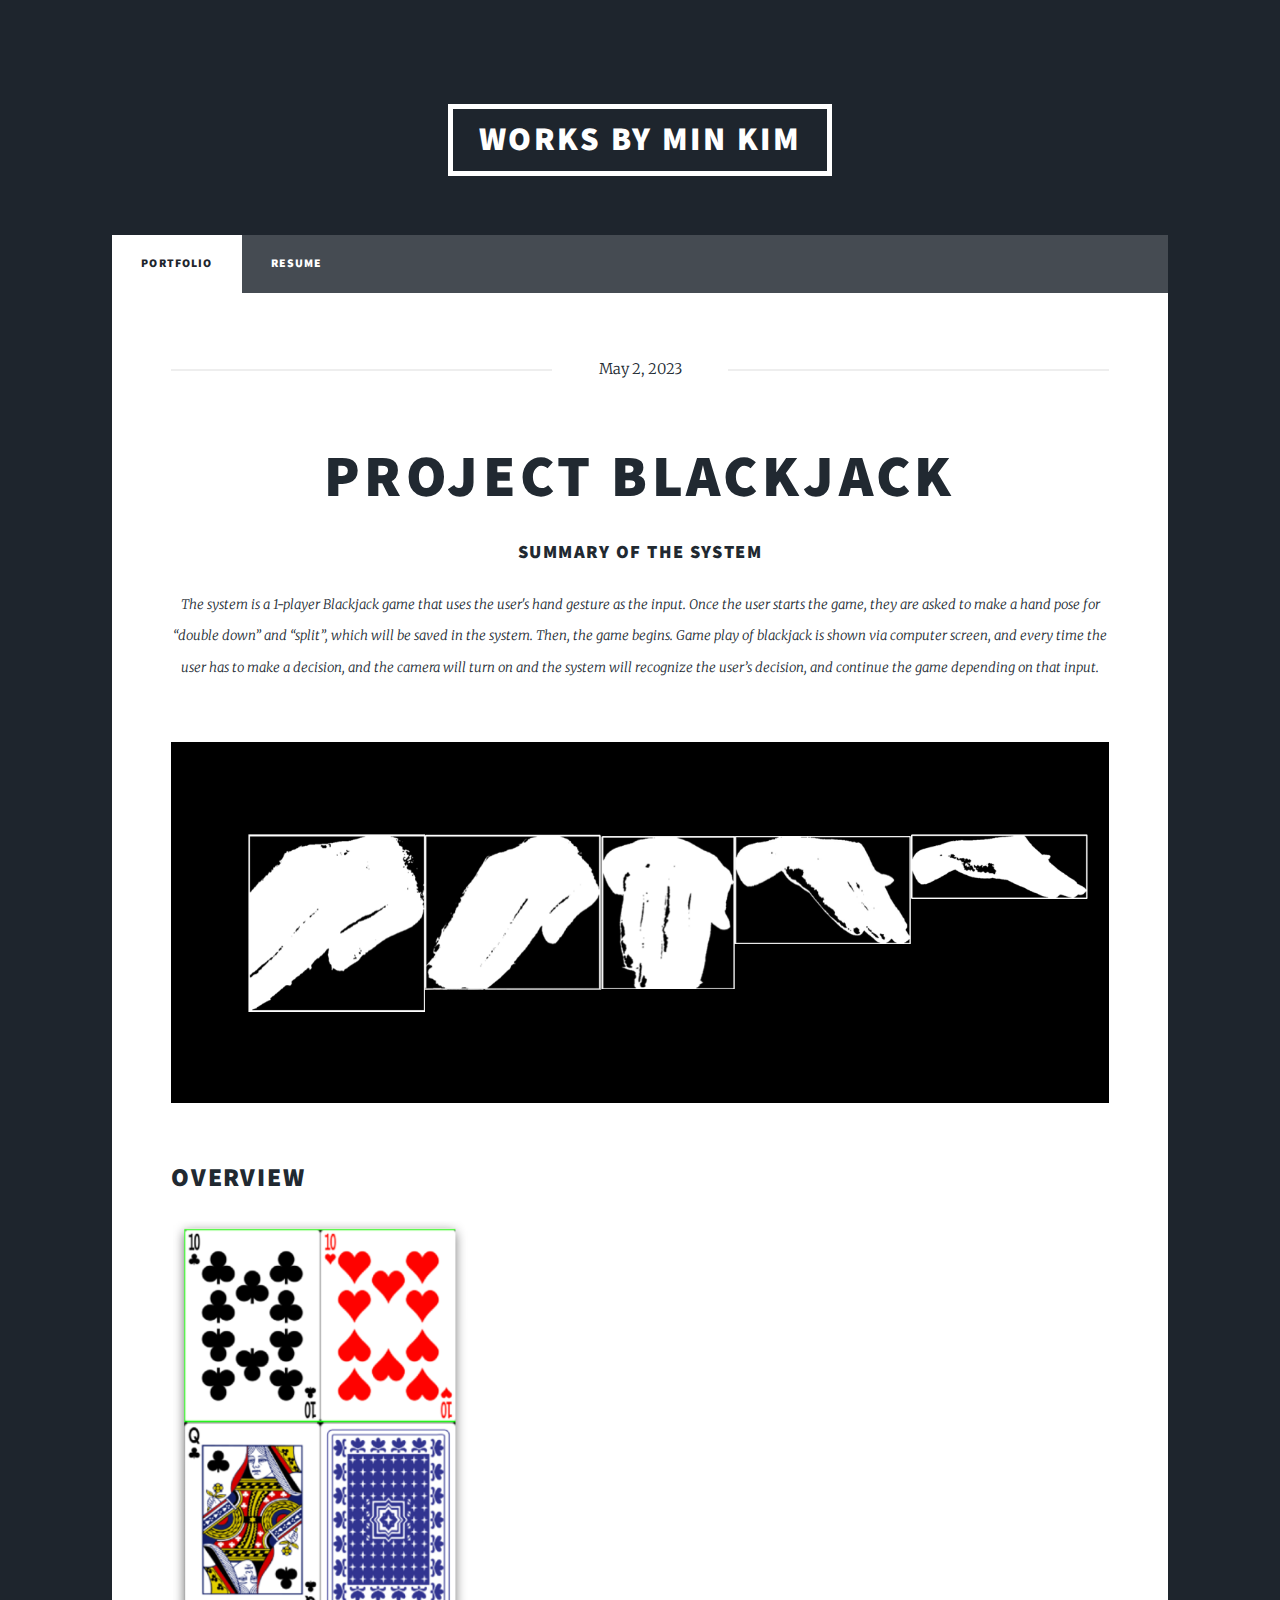
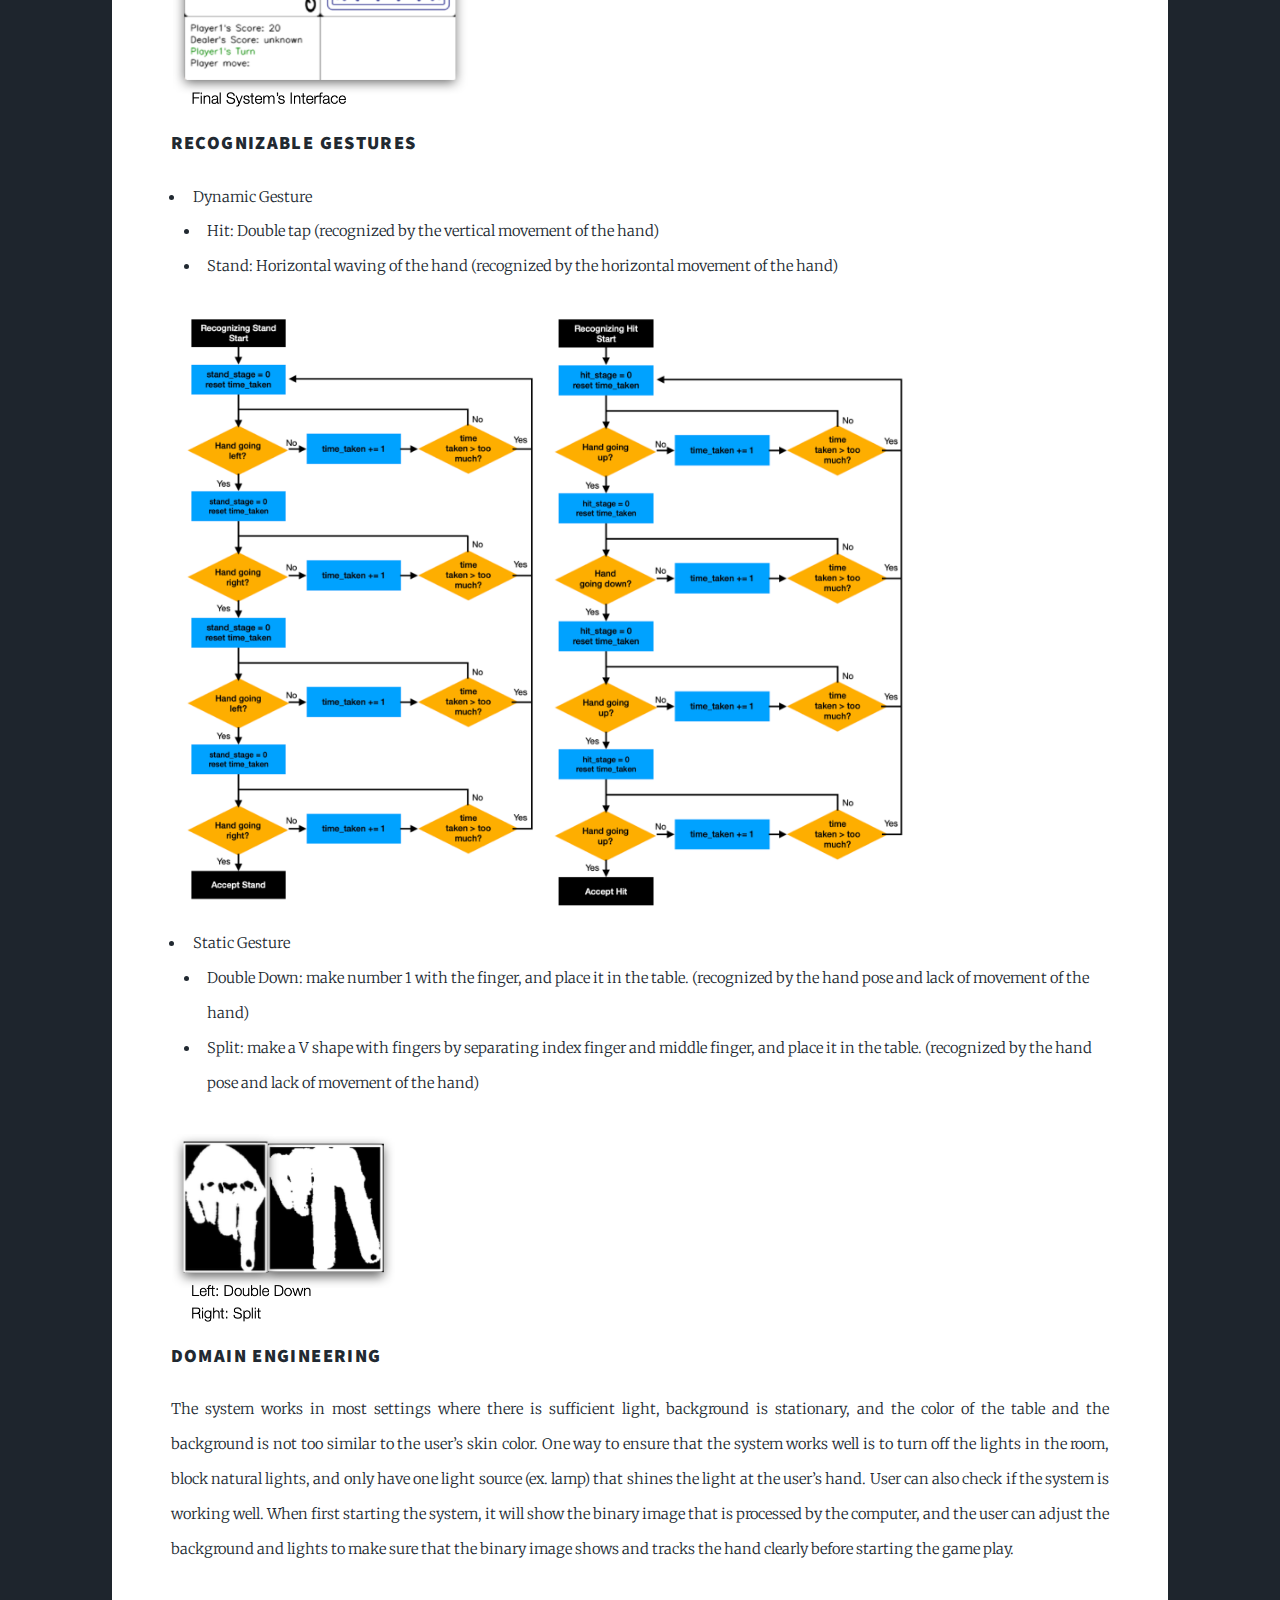
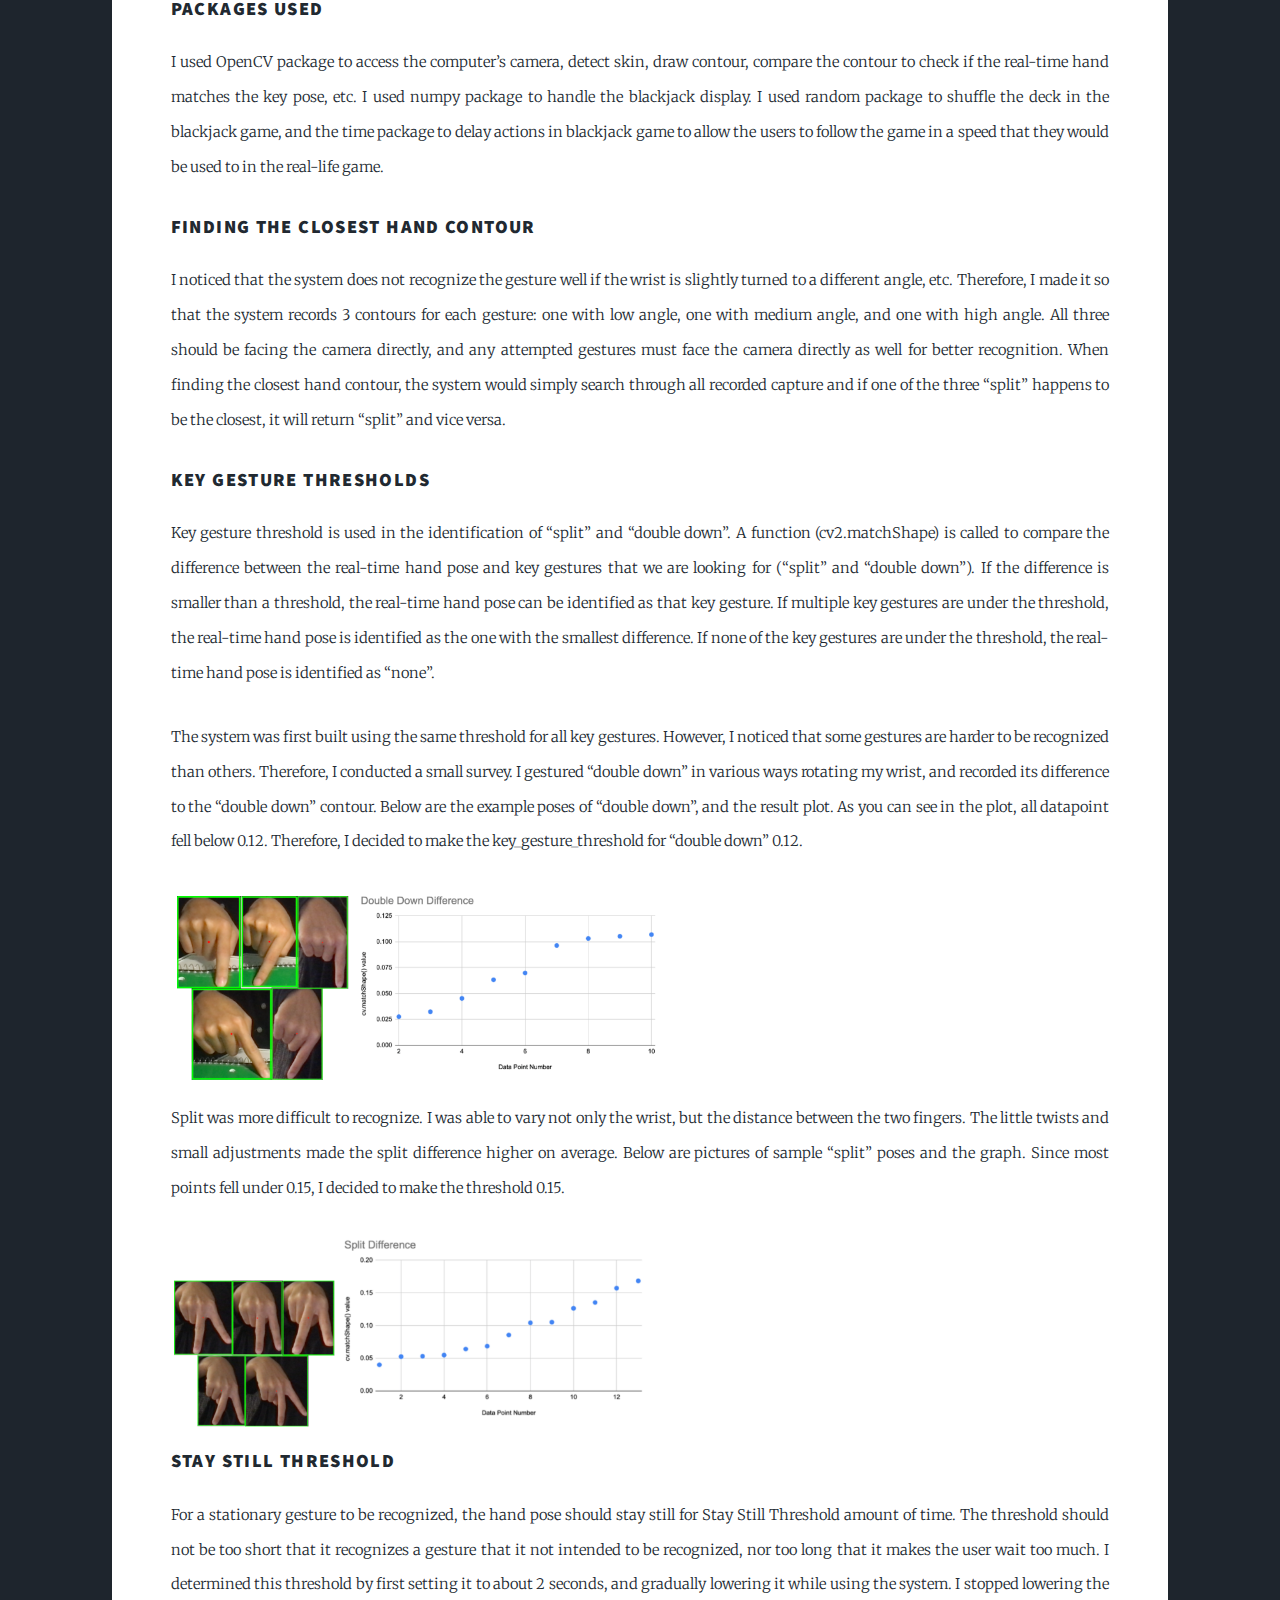
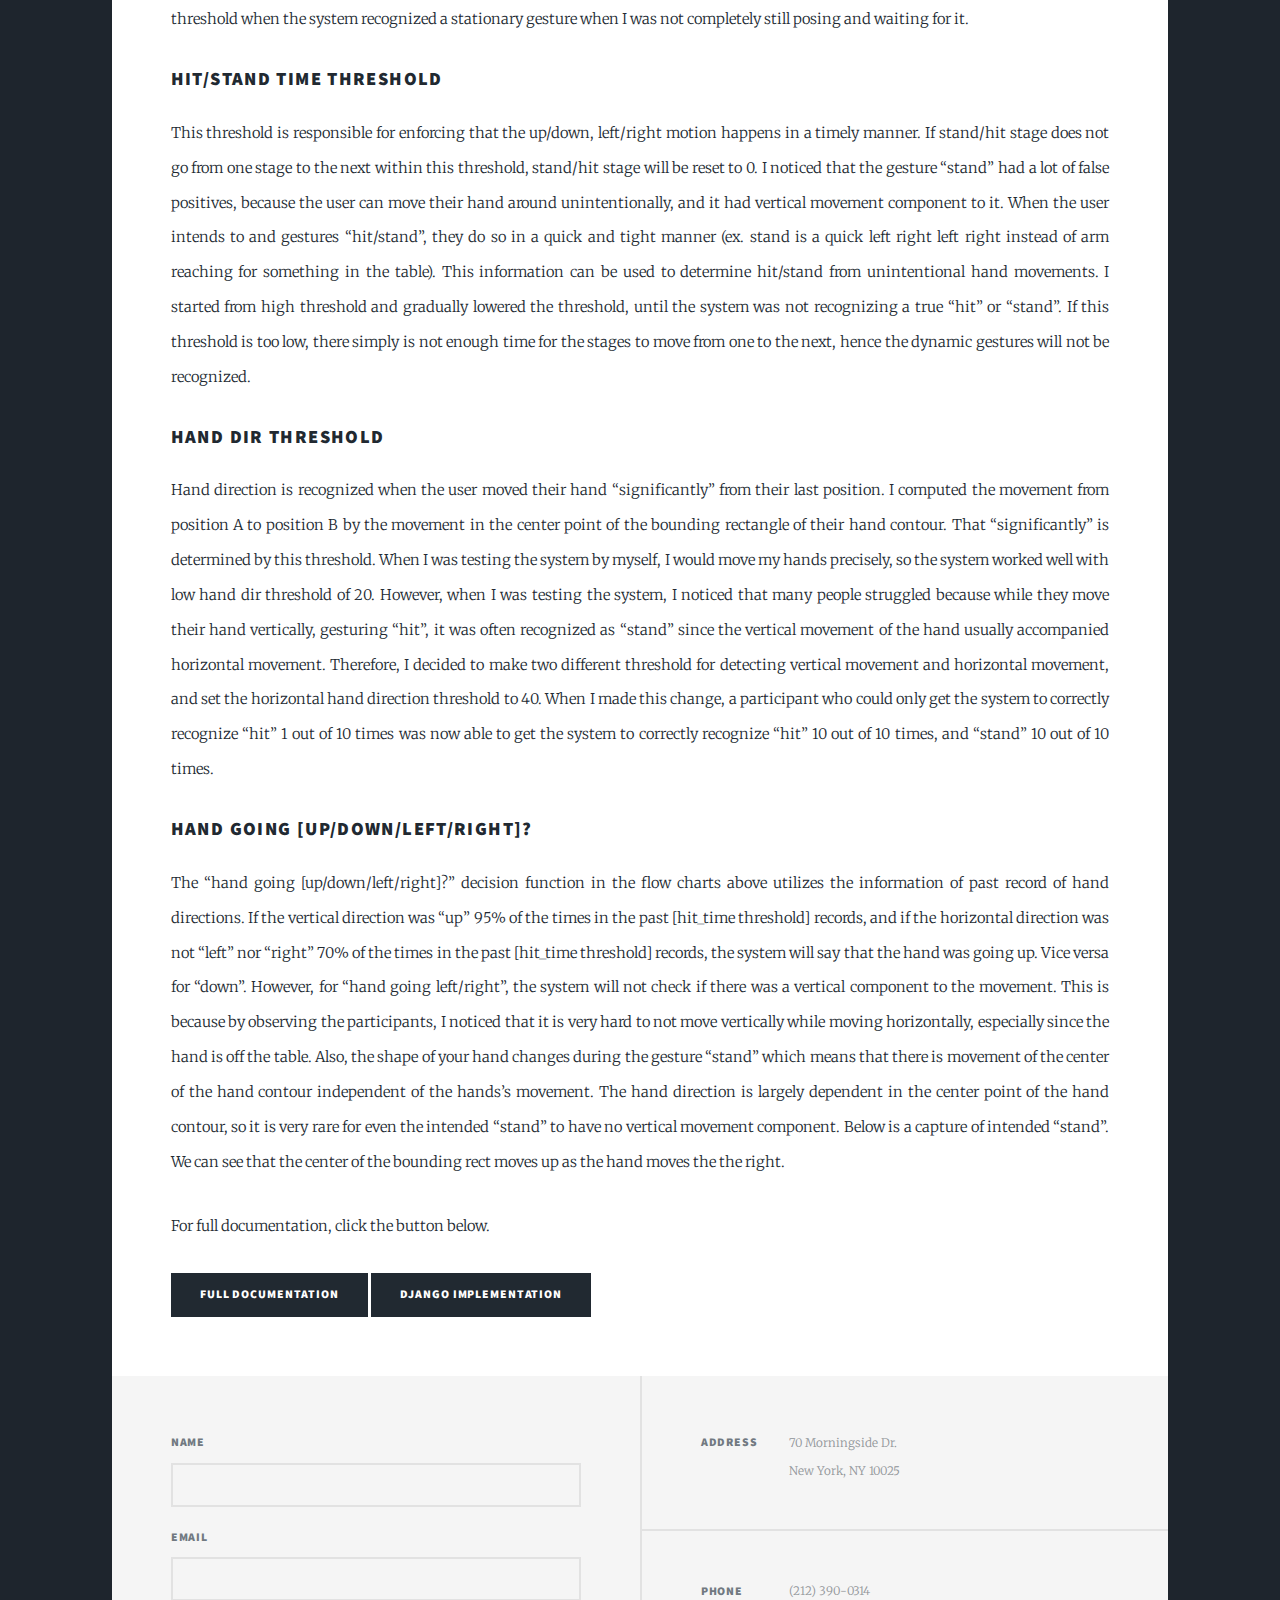
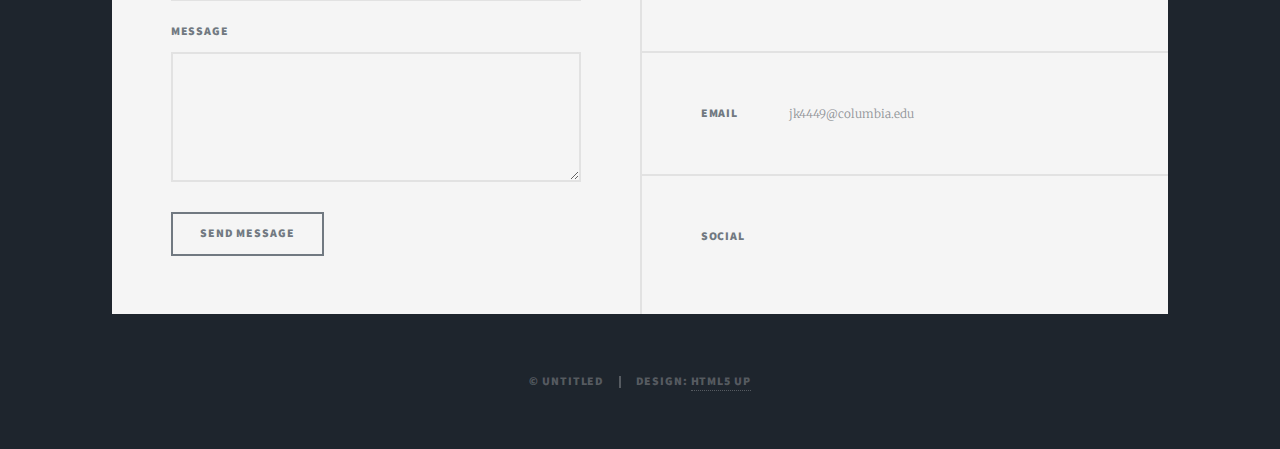
==== commit 15678985: "Merge pull request #6 from jk4449/local" ====
--- a/blackjack.html
+++ b/blackjack.html
@@ -26,7 +26,7 @@
 					<nav id="nav">
 						<ul class="links">
 							<li class="active"><a href="index.html">Portfolio</a></li>
-							<li><a href="resume.html">Resume</a></li>
+							<li><a href="PDF/resume.pdf">Resume</a></li>
 						</ul>
 						<ul class="icons">
 							<li><a href="https://www.linkedin.com/in/jungmin-kim-b25992152/" class="icon brands alt fa-linkedin"><span class="label">LinkedIn</span></a></li>
@@ -47,32 +47,62 @@
 								</header>
 								<div class="image main"><img src="images/blackjack.jpg" alt="" /></div>
 								<h2>Overview</h2>
-								<h3>Gestures that the Interface Recognize</h3>
+								<img src="images/display.jpg" height="500" alt="" height="200"/>
+
+								<h3>Recognizable Gestures</h3>
 								<ul>
 									<li>Dynamic Gesture</li>
 									<ul>
 										<li>Hit: Double tap (recognized by the vertical movement of the hand)</li>
-										<li>Stand: hand waves horizontally twice over the table. (recognized by the horizontal movement of the hand)</li>
+										<li>Stand: Horizontal waving of the hand (recognized by the horizontal movement of the hand)</li>
 									</ul>
+									<img src="images/stand_algo.jpg" alt="" height="600"/>
+									<img src="images/hit_algo.jpg" alt="" height="600"/>
+
+
 									<li>Static Gesture</li>
 									<ul>
 										<li>Double Down: make number 1 with the finger, and place it in the table. (recognized by the hand pose and lack of movement of the hand)</li>
 										<li>Split: make a V shape with fingers by separating index finger and middle finger, and place it in the table. (recognized by the hand pose and lack of movement of the hand)</li>
 									</ul>
 								</ul>
+								<img src="images/vis.jpg" alt="" height="200"/>
+								
 								<h3>Domain Engineering</h3>
 								<p>The system works in most settings where there is sufficient light, background is stationary, and the color of the table and the background is not too similar to the user’s skin color. One way to ensure that the system works well is to turn off the lights in the room, block natural lights, and only have one light source (ex. lamp) that shines the light at the user’s hand. User can also check if the system is working well. When first starting the system, it will show the binary image that is processed by the computer, and the user can adjust the background and lights to make sure that the binary image shows and tracks the hand clearly before starting the game play.</p>
 								<h3>Packages Used</h3>
-								<p>I used OpenCV package to access the computer’s camera, detect skin, draw contour, compare the contour to check if the real-time hand matches the key pose, etc. I used numpy package to handle the blackjack display. Specifically, I used numpy.concatenate as I had to stack images of cards on top of each other. I used random package to shuffle the deck in the blackjack game, and the time package to delay actions in blackjack game to allow the users to follow the game in a speed that they would be used to in the real-life game.</p>
-							
-								<h2>Method & Thresholds: Static Gestures</h2>
-								<h3>Double Down Recognition Function</h3>
-								<h3>Split Recognition Function</h3>
+								<p>I used OpenCV package to access the computer’s camera, detect skin, draw contour, compare the contour to check if the real-time hand matches the key pose, etc. I used numpy package to handle the blackjack display. I used random package to shuffle the deck in the blackjack game, and the time package to delay actions in blackjack game to allow the users to follow the game in a speed that they would be used to in the real-life game.</p>
 								
-								<h2>Method & Thresholds: Dynamic Gestures</h2>
+								<h3>Finding the Closest Hand Contour</h3>
+								<p>I noticed that the system does not recognize the gesture well if the wrist is slightly turned to a different angle, etc. Therefore, I made it so that the system records 3 contours for each gesture: one with low angle, one with medium angle, and one with high angle. All three should be facing the camera directly, and any attempted gestures must face the camera directly as well for better recognition. When finding the closest hand contour, the system would simply search through all recorded capture and if one of the three “split” happens to be the closest, it will return “split” and vice versa.</p>
+
+								<h3>Key Gesture Thresholds</h3>
+								<p>Key gesture threshold is used in the identification of “split” and “double down”. A function (cv2.matchShape) is called to compare the difference between the real-time hand pose and key gestures that we are looking for (“split” and “double down”). If the difference is smaller than a threshold, the real-time hand pose can be identified as that key gesture. If multiple key gestures are under the threshold, the real-time hand pose is identified as the one with the smallest difference. If none of the key gestures are under the threshold, the real-time hand pose is identified as “none”.</p> 
+								<p>The system was first built using the same threshold for all key gestures. However, I noticed that some gestures are harder to be recognized than others. Therefore, I conducted a small survey. I gestured “double down”  in various ways rotating my wrist, and recorded its difference to the “double down” contour. Below are the example poses of “double down”, and the result plot. As you can see in the plot, all datapoint fell below 0.12. Therefore, I decided to make the key_gesture_threshold for “double down” 0.12.</p>
+
+								<img src="images/dd_diff.jpg" alt="" height="200"/>
+								<p>Split was more difficult to recognize. I was able to vary not only the wrist, but the distance between the two fingers. The little twists and small adjustments made the split difference higher on average. Below are pictures of sample “split” poses and the graph. Since most points fell under 0.15, I decided to make the threshold 0.15.</p>
+								<img src="images/split_diff.jpg" alt="" height="200"/>
+
+								<h3>Stay Still Threshold</h3>
+								<p>For a stationary gesture to be recognized, the hand pose should stay still for Stay Still Threshold amount of time. The threshold should not be too short that it recognizes a gesture that it not intended to be recognized, nor too long that it makes the user wait too much. I determined this threshold by first setting it to about 2 seconds, and gradually lowering it while using the system. I stopped lowering the threshold when the system recognized a stationary gesture when I was not completely still posing and waiting for it. </p>
 								
+								<h3>Hit/Stand Time Threshold</h3>
+								<p>This threshold is responsible for enforcing that the up/down, left/right motion happens in a timely manner. If stand/hit stage does not go from one stage to the next within this threshold, stand/hit stage will be reset to 0. I noticed that the gesture “stand” had a lot of false positives, because the user can move their hand around unintentionally, and it had vertical movement component to it. When the user intends to and gestures “hit/stand”, they do so in a quick and tight manner (ex. stand is a quick left right left right instead of arm reaching for something in the table). This information can be used to determine hit/stand from unintentional hand movements. I started from high threshold and gradually lowered the threshold, until the system was not recognizing a true “hit” or “stand”. If this threshold is too low, there simply is not enough time for the stages to move from one to the next, hence the dynamic gestures will not be recognized. 
+								</p>
+
+								<h3>Hand Dir Threshold</h3>
+								<p>Hand direction is recognized when the user moved their hand “significantly” from their last position. I computed the movement from position A to position B by the movement in the center point of the bounding rectangle of their hand contour. That “significantly” is determined by this threshold. When I was testing the system by myself, I would move my hands precisely, so the system worked well with low hand dir threshold of 20. However, when I was testing the system, I noticed that many people struggled because while they move their hand vertically, gesturing “hit”, it was often recognized as “stand” since the vertical movement of the hand usually accompanied horizontal movement. Therefore, I decided to make two different threshold for detecting vertical movement and horizontal movement, and set the horizontal hand direction threshold to 40. When I made this change, a participant who could only get the system to correctly recognize “hit” 1 out of 10 times was now able to get the system to correctly recognize “hit” 10 out of 10 times, and “stand” 10 out of 10 times. 
+								</p>
+
+								<h3>Hand Going [Up/Down/Left/Right]?</h3>
+								<p>The “hand going [up/down/left/right]?” decision function in the flow charts above utilizes the information of past record of hand directions. If the vertical direction was “up” 95% of the times in the past [hit_time threshold] records, and if the horizontal direction was not “left” nor “right” 70% of the times in the past [hit_time threshold] records, the system will say that the hand was going up. Vice versa for “down”. However, for “hand going left/right”, the system will not check if there was a vertical component to the movement. This is because by observing the participants, I noticed that it is very hard to not move vertically while moving horizontally, especially since the hand is off the table. Also, the shape of your hand changes during the gesture “stand” which means that there is movement of the center of the hand contour independent of the hands’s movement. The hand direction is largely dependent in the center point of the hand contour, so it is very rare for even the intended “stand” to have no vertical movement component. Below is a capture of intended “stand”. We can see that the center of the bounding rect moves up as the hand moves the the right.
+								</p>
+
 								<p>For full documentation, click the button below.</p>
 								<a href="PDF/black_jack_report.pdf" class="button primary">Full Documentation</a>
+								<a href="https://github.com/jk4449/handsfree-blackjack" class="button primary">Django Implementation</a>
+
 							</section>
 
 					</div>
